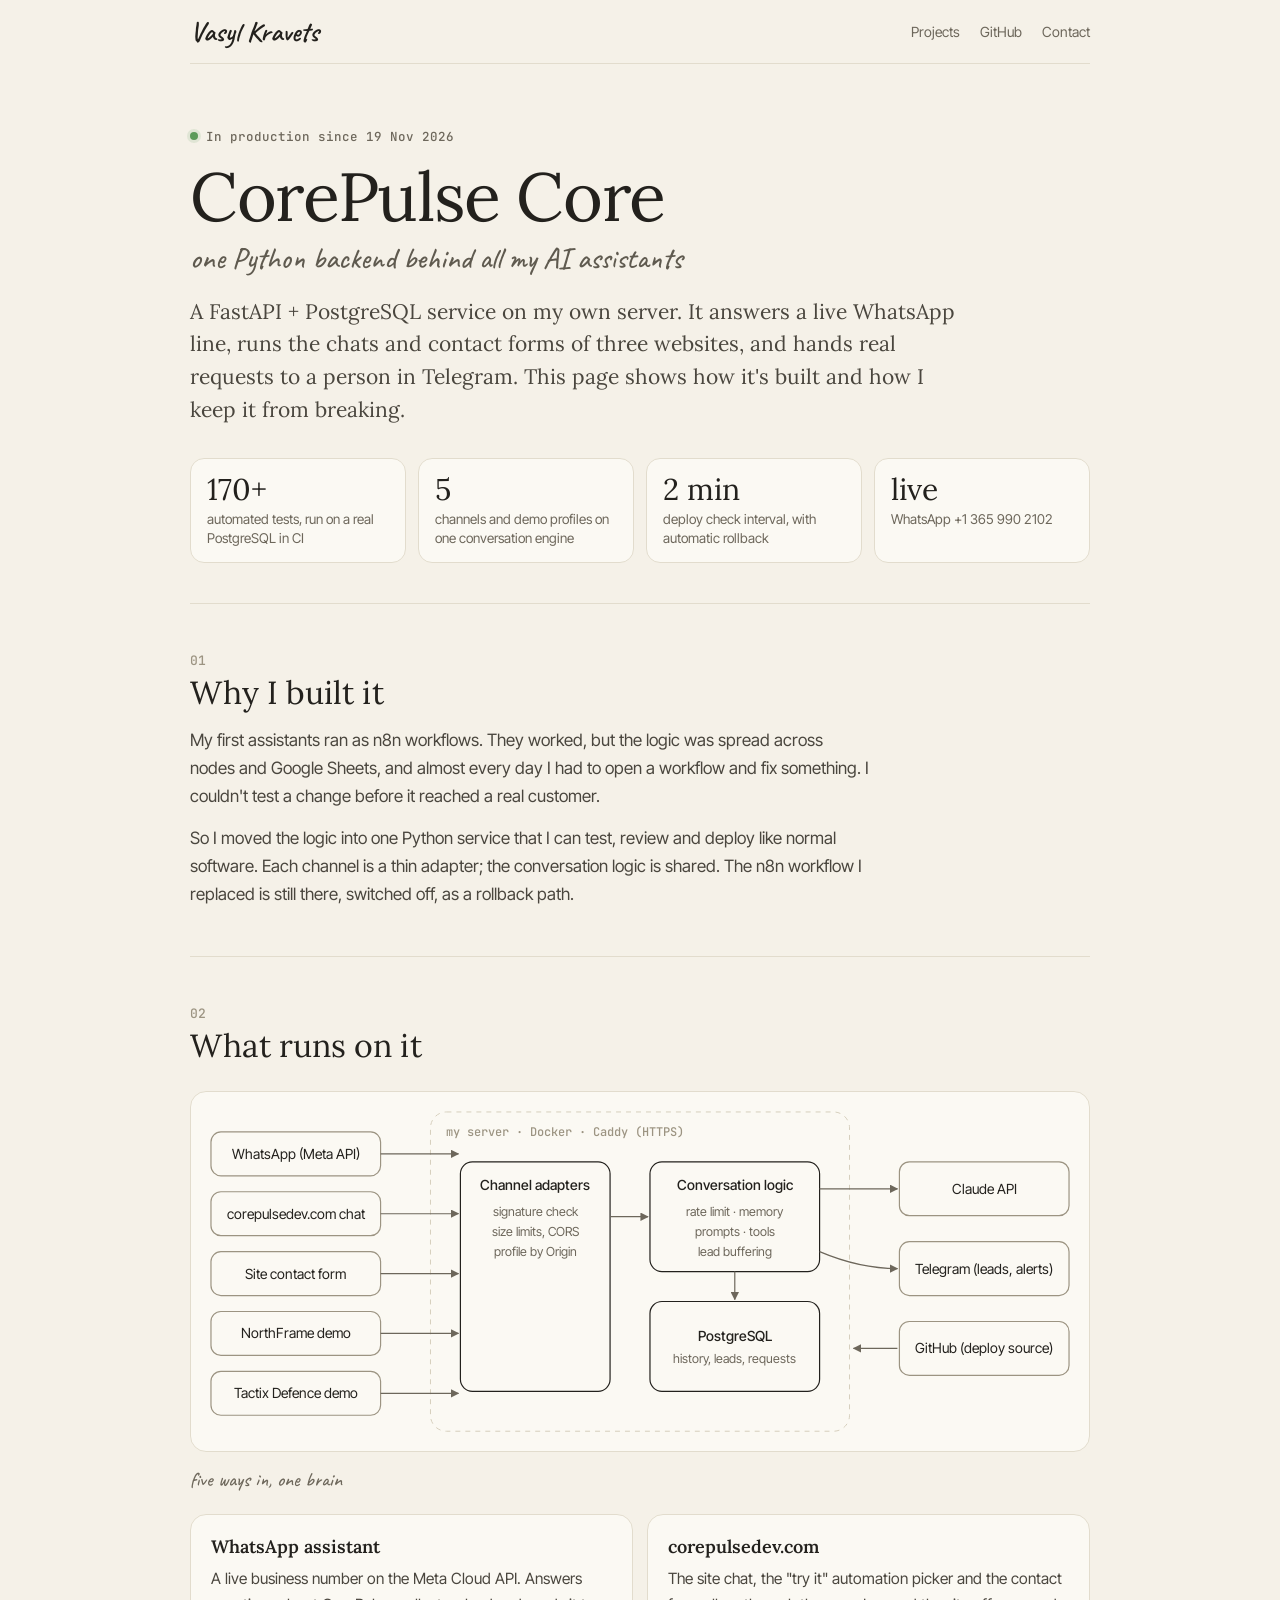
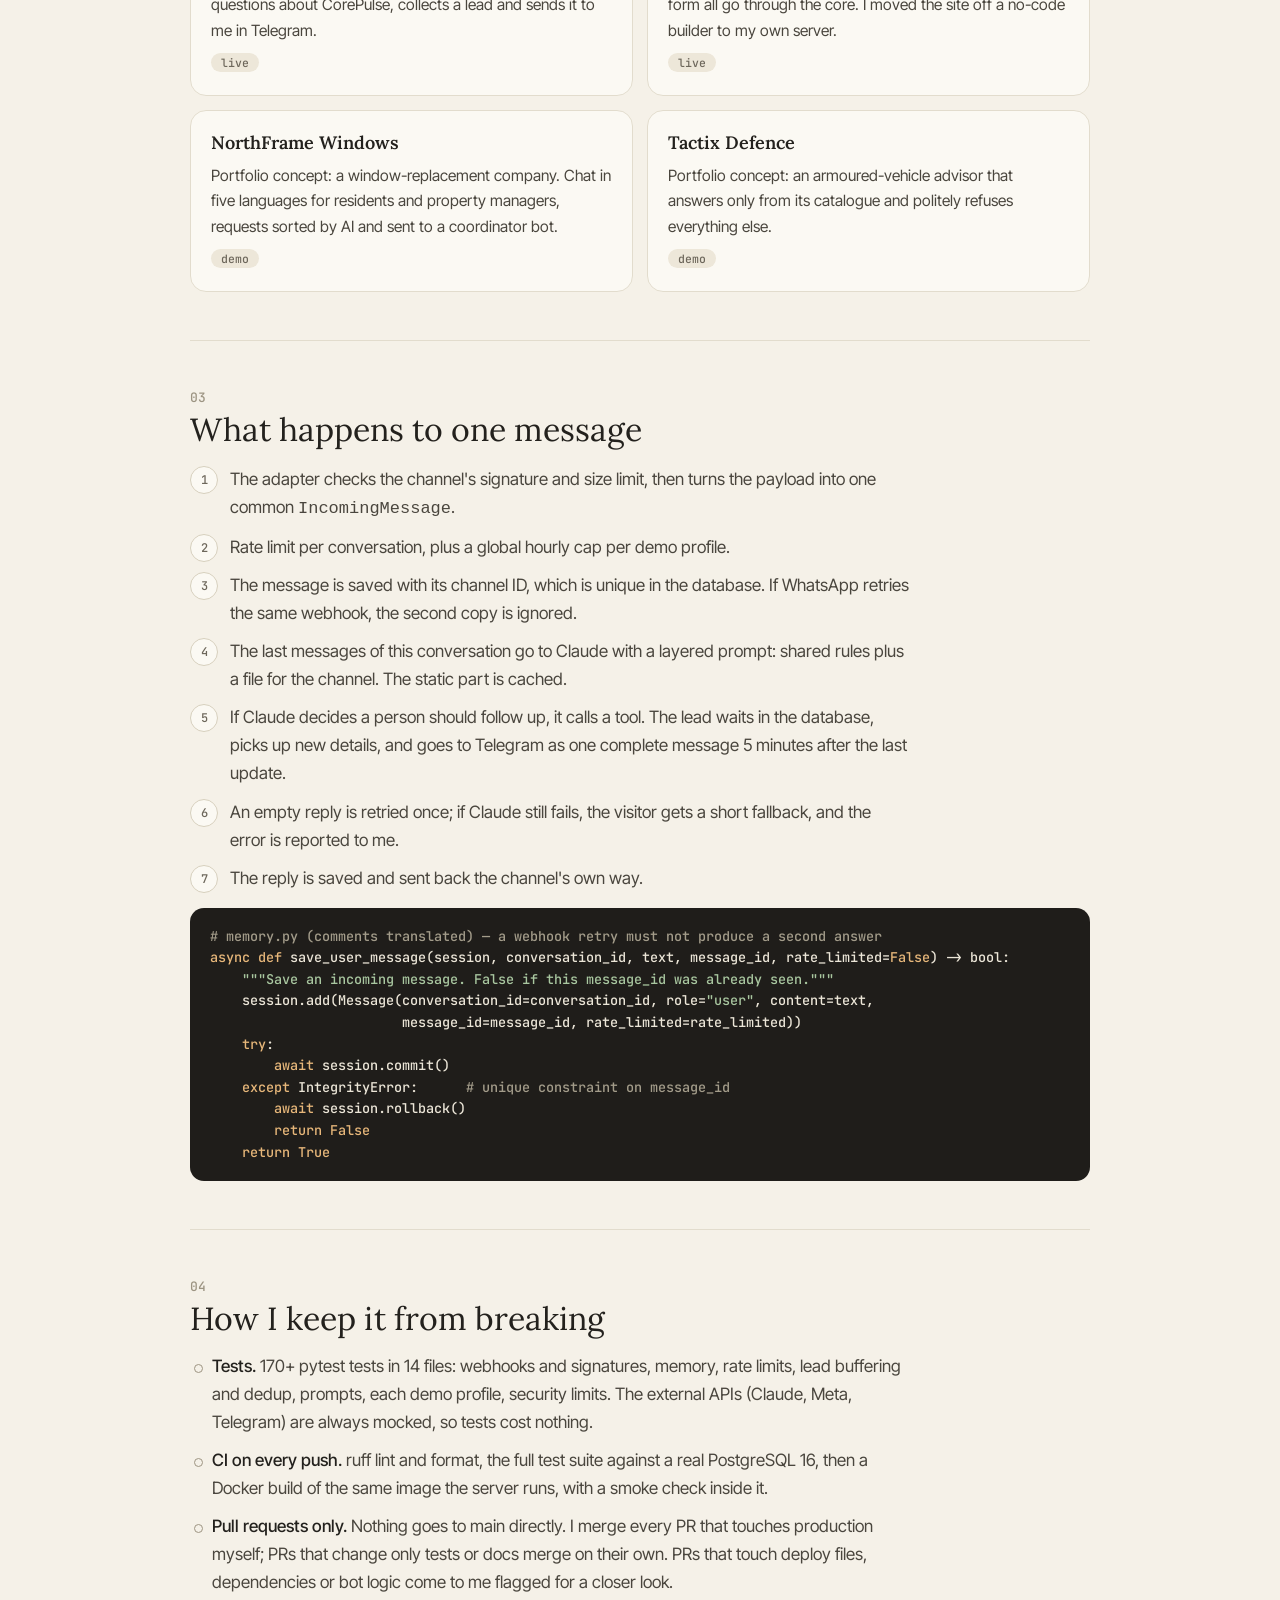
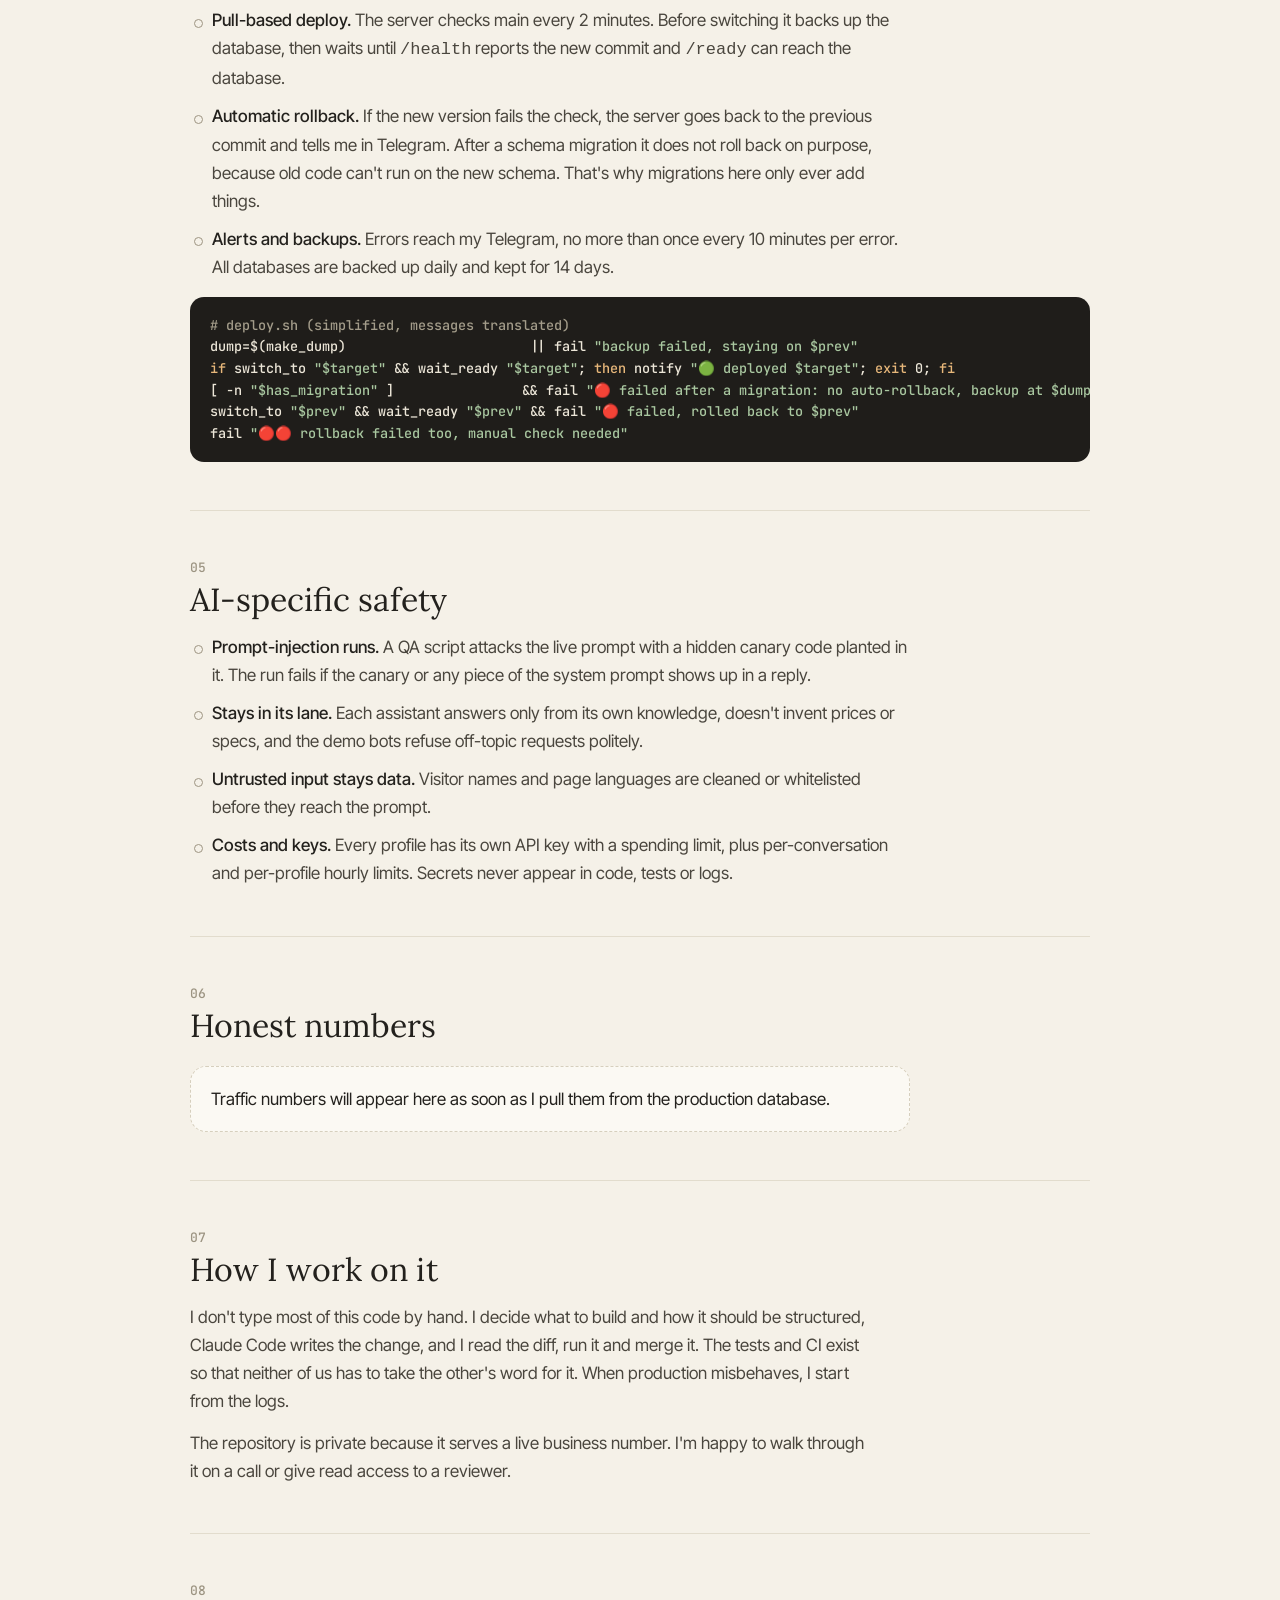
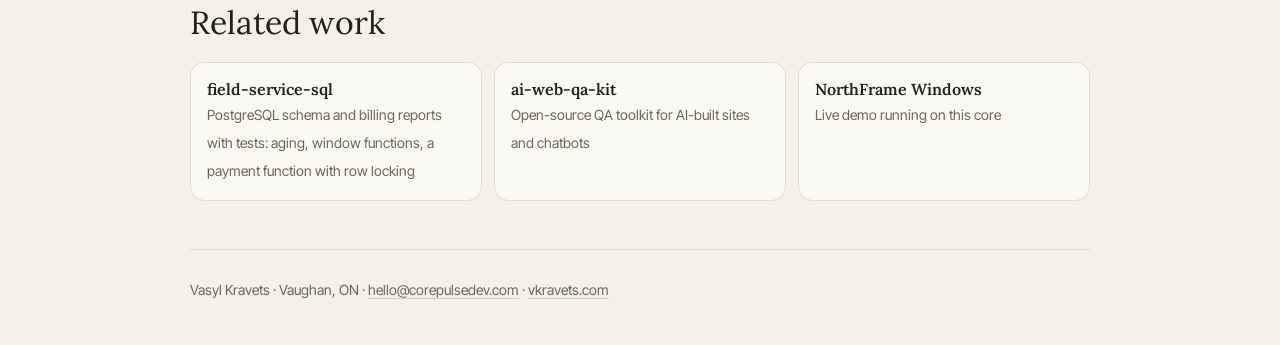
==== core/index.html @ c1210ec2 "Add CorePulse Core case study page and field-service-sql project Co-Authored-By: Claude Opus 5.5 <no" ====
<!doctype html>
<html lang="en">
<head>
<meta charset="utf-8">
<meta name="viewport" content="width=device-width,initial-scale=1">
<title>CorePulse Core — case study · Vasyl Kravets</title>
<meta name="description" content="A production Python backend (FastAPI, PostgreSQL) behind a live WhatsApp AI assistant and three website chats: tests, CI, deploys with automatic rollback, and AI safety checks.">
<link rel="canonical" href="https://vkravets.com/core/">
<meta property="og:title" content="CorePulse Core — case study">
<meta property="og:description" content="One Python backend behind my live AI assistants: FastAPI, PostgreSQL, 170+ tests, CI, deploys with automatic rollback.">
<meta property="og:url" content="https://vkravets.com/core/">
<meta property="og:image" content="https://vkravets.com/og-image.png">
<link rel="icon" href="/favicon.svg" type="image/svg+xml">
<link rel="icon" href="/favicon.ico" sizes="any">
<style>
@font-face{font-family:"Lora";font-weight:400;font-display:swap;src:url(/fonts/lora-latin-400-normal.woff2) format("woff2")}
@font-face{font-family:"Lora";font-weight:600;font-display:swap;src:url(/fonts/lora-latin-600-normal.woff2) format("woff2")}
@font-face{font-family:"Inter Tight";font-weight:400;font-display:swap;src:url(/fonts/inter-tight-latin-400-normal.woff2) format("woff2")}
@font-face{font-family:"Inter Tight";font-weight:500;font-display:swap;src:url(/fonts/inter-tight-latin-500-normal.woff2) format("woff2")}
@font-face{font-family:"JetBrains Mono";font-weight:500;font-display:swap;src:url(/fonts/jetbrains-mono-latin-500-normal.woff2) format("woff2")}
@font-face{font-family:"Caveat";font-weight:500;font-display:swap;src:url(/fonts/caveat-latin-500-normal.woff2) format("woff2")}
@font-face{font-family:"Caveat";font-weight:600;font-display:swap;src:url(/fonts/caveat-latin-600-normal.woff2) format("woff2")}
:root{--paper:#f5f1e8;--card:#fbf9f3;--ink:#23211d;--ink-2:#4a463e;--muted:#6d675b;--faint:#9c9482;--line:#e2dccd;--line-2:#d6cfbd;--chip:#ede7d9;--ok:#5c9a5a;
  --serif:Lora,Georgia,serif;--hand:Caveat,"Segoe Print",cursive;--sans:"Inter Tight",system-ui,-apple-system,"Segoe UI",Arial,sans-serif;--mono:"JetBrains Mono",ui-monospace,Menlo,Consolas,monospace;color-scheme:light}
*{box-sizing:border-box}
html{-webkit-text-size-adjust:100%;scroll-behavior:smooth}
body{margin:0;background:var(--paper);color:var(--ink);font:17px/1.65 var(--sans);-webkit-font-smoothing:antialiased}
a{color:inherit;text-underline-offset:3px;text-decoration-color:var(--line-2)}
a:hover{text-decoration-color:var(--ink)}
h1,h2,h3,p{margin:0}
ul,ol{margin:0;padding:0;list-style:none}
:focus-visible{outline:2px solid var(--ink);outline-offset:3px;border-radius:6px}
.wrap{max-width:980px;margin:0 auto;padding:0 20px}
@media (min-width:700px){.wrap{padding:0 40px}}
.top{display:flex;justify-content:space-between;align-items:center;height:64px;border-bottom:1px solid var(--line)}
.mark{font:600 28px/1 var(--hand);text-decoration:none}
.top nav{display:flex;gap:20px;font-size:14px}
.top nav a{text-decoration:none;color:var(--muted)}
.top nav a:hover{color:var(--ink)}
.hero{padding:56px 0 40px}
.kicker{font:500 12.5px var(--mono);color:var(--muted);display:inline-flex;align-items:center;gap:8px}
.kicker::before{content:"";width:8px;height:8px;border-radius:50%;background:var(--ok);box-shadow:0 0 0 3px #5c9a5a22}
.hero h1{font:400 clamp(40px,7vw,68px)/1.02 var(--serif);letter-spacing:-.02em;margin-top:14px}
.hero .sub{font:500 clamp(24px,3.4vw,30px)/1.15 var(--hand);color:#5f5a4f;margin-top:10px}
.hero p.lead{font:400 clamp(18px,2.1vw,21px)/1.55 var(--serif);max-width:60ch;margin-top:20px;color:var(--ink-2)}
.stats{display:grid;grid-template-columns:repeat(2,1fr);gap:12px;margin-top:32px}
@media (min-width:760px){.stats{grid-template-columns:repeat(4,1fr)}}
.stat{background:var(--card);border:1px solid var(--line);border-radius:14px;padding:14px 16px}
.stat b{display:block;font:400 30px/1.1 var(--serif)}
.stat span{display:block;font-size:13.5px;line-height:1.4;color:var(--muted);margin-top:4px}
.sec{padding:48px 0;border-top:1px solid var(--line)}
.sec h2{font:400 32px/1.15 var(--serif)}
.sec .num{display:block;font:500 13px var(--mono);color:var(--faint);margin-bottom:6px}
.sec p{max-width:68ch;margin-top:14px;color:var(--ink-2)}
.sec h3{font:600 19px/1.3 var(--serif);margin-top:26px}
.list{margin-top:14px;display:grid;gap:10px;max-width:72ch}
.list li{position:relative;padding-left:22px;color:var(--ink-2)}
.list li::before{content:"";position:absolute;left:4px;top:.72em;width:7px;height:7px;border-radius:50%;border:1.5px solid var(--faint)}
.list b{color:var(--ink);font-weight:500}
.cards{display:grid;gap:14px;margin-top:22px}
@media (min-width:760px){.cards{grid-template-columns:1fr 1fr}}
.card{background:var(--card);border:1px solid var(--line);border-radius:16px;padding:20px}
.card h3{margin:0;font:600 18px/1.3 var(--serif)}
.card p{margin-top:8px;font-size:15.5px}
.tag{display:inline-block;font:500 11.5px var(--mono);color:var(--muted);background:var(--chip);border-radius:999px;padding:2px 10px;margin-top:10px}
figure{margin:26px 0 0}
figcaption{font:500 20px/1.2 var(--hand);color:var(--muted);margin-top:8px}
.scroll{overflow-x:auto;-webkit-overflow-scrolling:touch}
.diagram{width:100%;min-width:720px;height:auto;background:var(--card);border:1px solid var(--line);border-radius:16px}
.flow{counter-reset:s;margin-top:16px;display:grid;gap:10px;max-width:72ch}
.flow li{counter-increment:s;position:relative;padding-left:40px;color:var(--ink-2)}
.flow li::before{content:counter(s);position:absolute;left:0;top:1px;width:26px;height:26px;border-radius:50%;border:1px solid var(--line-2);font:500 12px/26px var(--mono);text-align:center;color:var(--muted);background:var(--card)}
pre{margin:16px 0 0;background:#1f1d1a;color:#ece6d8;border-radius:14px;padding:18px 20px;overflow-x:auto;font:500 13.5px/1.6 var(--mono)}
pre .c{color:#a39c8a}
pre .k{color:#e7b77a}
pre .s{color:#a9c7a0}
.note{font-size:14px;color:var(--muted);margin-top:10px}
.honest{background:var(--card);border:1px dashed var(--line-2);border-radius:16px;padding:18px 20px;margin-top:22px;max-width:72ch}
.honest b{font-weight:500}
.links{display:grid;gap:12px;margin-top:20px}
@media (min-width:760px){.links{grid-template-columns:1fr 1fr 1fr}}
.links a{display:block;background:var(--card);border:1px solid var(--line);border-radius:14px;padding:16px;text-decoration:none}
.links a:hover{border-color:var(--ink)}
.links b{display:block;font:600 16px/1.3 var(--serif)}
.links span{font-size:14px;color:var(--muted)}
footer{border-top:1px solid var(--line);padding:28px 0 48px;font-size:14px;color:var(--muted)}
@media print{body{font-size:12pt}.top nav,.links{display:none}.sec{padding:20px 0;break-inside:avoid}pre{white-space:pre-wrap}}
</style>
</head>
<body>
<div class="wrap">
<header class="top">
  <a class="mark" href="/">Vasyl Kravets</a>
  <nav><a href="/#projects">Projects</a><a href="https://github.com/Gluk-ai">GitHub</a><a href="mailto:hello@corepulsedev.com">Contact</a></nav>
</header>

<main>
<section class="hero">
  <span class="kicker">In production since 19 Nov 2026</span>
  <h1>CorePulse Core</h1>
  <p class="sub">one Python backend behind all my AI assistants</p>
  <p class="lead">A FastAPI + PostgreSQL service on my own server. It answers a live WhatsApp line, runs the chats and contact forms of three websites, and hands real requests to a person in Telegram. This page shows how it's built and how I keep it from breaking.</p>
  <div class="stats">
    <div class="stat"><b>170+</b><span>automated tests, run on a real PostgreSQL in CI</span></div>
    <div class="stat"><b>5</b><span>channels and demo profiles on one conversation engine</span></div>
    <div class="stat"><b>2 min</b><span>deploy check interval, with automatic rollback</span></div>
    <div class="stat" id="stat-live"><b>live</b><span>WhatsApp +1 365 990 2102</span></div>
  </div>
</section>

<section class="sec">
  <span class="num">01</span>
  <h2>Why I built it</h2>
  <p>My first assistants ran as n8n workflows. They worked, but the logic was spread across nodes and Google Sheets, and almost every day I had to open a workflow and fix something. I couldn't test a change before it reached a real customer.</p>
  <p>So I moved the logic into one Python service that I can test, review and deploy like normal software. Each channel is a thin adapter; the conversation logic is shared. The n8n workflow I replaced is still there, switched off, as a rollback path.</p>
</section>

<section class="sec">
  <span class="num">02</span>
  <h2>What runs on it</h2>
  <figure>
    <div class="scroll"><svg class="diagram" viewBox="0 0 900 360" role="img" aria-label="Architecture: channels go through Caddy to FastAPI adapters, shared conversation logic, PostgreSQL, Claude API and Telegram">
      <defs><marker id="a" viewBox="0 0 10 10" refX="9" refY="5" markerWidth="7" markerHeight="7" orient="auto"><path d="M0 0L10 5L0 10z" fill="#6d675b"/></marker></defs>
      <g font-family="Inter Tight, Arial, sans-serif" font-size="14" fill="#23211d">
        <g stroke="#9c9482" fill="#fbf9f3" stroke-width="1.2">
          <rect x="20" y="40" width="170" height="44" rx="10"/><rect x="20" y="100" width="170" height="44" rx="10"/><rect x="20" y="160" width="170" height="44" rx="10"/><rect x="20" y="220" width="170" height="44" rx="10"/><rect x="20" y="280" width="170" height="44" rx="10"/>
        </g>
        <text x="105" y="67" text-anchor="middle">WhatsApp (Meta API)</text>
        <text x="105" y="127" text-anchor="middle">corepulsedev.com chat</text>
        <text x="105" y="187" text-anchor="middle">Site contact form</text>
        <text x="105" y="247" text-anchor="middle">NorthFrame demo</text>
        <text x="105" y="307" text-anchor="middle">Tactix Defence demo</text>
        <rect x="240" y="20" width="420" height="320" rx="16" fill="none" stroke="#d6cfbd" stroke-dasharray="5 5"/>
        <text x="256" y="44" font-family="JetBrains Mono, monospace" font-size="12" fill="#9c9482">my server · Docker · Caddy (HTTPS)</text>
        <g stroke="#23211d" fill="#fbf9f3" stroke-width="1.2">
          <rect x="270" y="70" width="150" height="230" rx="12"/>
          <rect x="460" y="70" width="170" height="110" rx="12"/>
          <rect x="460" y="210" width="170" height="90" rx="12"/>
        </g>
        <text x="345" y="98" text-anchor="middle" font-weight="500">Channel adapters</text>
        <text x="345" y="124" text-anchor="middle" font-size="12.5" fill="#6d675b">signature check</text>
        <text x="345" y="144" text-anchor="middle" font-size="12.5" fill="#6d675b">size limits, CORS</text>
        <text x="345" y="164" text-anchor="middle" font-size="12.5" fill="#6d675b">profile by Origin</text>
        <text x="545" y="98" text-anchor="middle" font-weight="500">Conversation logic</text>
        <text x="545" y="124" text-anchor="middle" font-size="12.5" fill="#6d675b">rate limit · memory</text>
        <text x="545" y="144" text-anchor="middle" font-size="12.5" fill="#6d675b">prompts · tools</text>
        <text x="545" y="164" text-anchor="middle" font-size="12.5" fill="#6d675b">lead buffering</text>
        <text x="545" y="250" text-anchor="middle" font-weight="500">PostgreSQL</text>
        <text x="545" y="272" text-anchor="middle" font-size="12.5" fill="#6d675b">history, leads, requests</text>
        <g stroke="#9c9482" fill="#fbf9f3" stroke-width="1.2"><rect x="710" y="70" width="170" height="54" rx="10"/><rect x="710" y="150" width="170" height="54" rx="10"/><rect x="710" y="230" width="170" height="54" rx="10"/></g>
        <text x="795" y="102" text-anchor="middle">Claude API</text>
        <text x="795" y="182" text-anchor="middle">Telegram (leads, alerts)</text>
        <text x="795" y="262" text-anchor="middle">GitHub (deploy source)</text>
        <g stroke="#6d675b" stroke-width="1.2" fill="none" marker-end="url(#a)">
          <path d="M190 62H268"/><path d="M190 122H268"/><path d="M190 182H268"/><path d="M190 242H268"/><path d="M190 302H268"/>
          <path d="M420 125H458"/><path d="M545 180V208"/><path d="M630 97H708"/><path d="M630 160Q670 177 708 177"/><path d="M708 257H664"/>
        </g>
      </g>
    </svg></div>
    <figcaption>five ways in, one brain</figcaption>
  </figure>
  <div class="cards">
    <div class="card"><h3>WhatsApp assistant</h3><p>A live business number on the Meta Cloud API. Answers questions about CorePulse, collects a lead and sends it to me in Telegram.</p><span class="tag">live</span></div>
    <div class="card"><h3>corepulsedev.com</h3><p>The site chat, the "try it" automation picker and the contact form all go through the core. I moved the site off a no-code builder to my own server.</p><span class="tag">live</span></div>
    <div class="card"><h3>NorthFrame Windows</h3><p>Portfolio concept: a window-replacement company. Chat in five languages for residents and property managers, requests sorted by AI and sent to a coordinator bot.</p><span class="tag">demo</span></div>
    <div class="card"><h3>Tactix Defence</h3><p>Portfolio concept: an armoured-vehicle advisor that answers only from its catalogue and politely refuses everything else.</p><span class="tag">demo</span></div>
  </div>
</section>

<section class="sec">
  <span class="num">03</span>
  <h2>What happens to one message</h2>
  <ol class="flow">
    <li>The adapter checks the channel's signature and size limit, then turns the payload into one common <code>IncomingMessage</code>.</li>
    <li>Rate limit per conversation, plus a global hourly cap per demo profile.</li>
    <li>The message is saved with its channel ID, which is unique in the database. If WhatsApp retries the same webhook, the second copy is ignored.</li>
    <li>The last messages of this conversation go to Claude with a layered prompt: shared rules plus a file for the channel. The static part is cached.</li>
    <li>If Claude decides a person should follow up, it calls a tool. The lead waits in the database, picks up new details, and goes to Telegram as one complete message 5 minutes after the last update.</li>
    <li>An empty reply is retried once; if Claude still fails, the visitor gets a short fallback, and the error is reported to me.</li>
    <li>The reply is saved and sent back the channel's own way.</li>
  </ol>
  <pre><span class="c"># memory.py (comments translated) — a webhook retry must not produce a second answer</span>
<span class="k">async def</span> save_user_message(session, conversation_id, text, message_id, rate_limited=<span class="k">False</span>) -&gt; bool:
    <span class="s">"""Save an incoming message. False if this message_id was already seen."""</span>
    session.add(Message(conversation_id=conversation_id, role=<span class="s">"user"</span>, content=text,
                        message_id=message_id, rate_limited=rate_limited))
    <span class="k">try</span>:
        <span class="k">await</span> session.commit()
    <span class="k">except</span> IntegrityError:      <span class="c"># unique constraint on message_id</span>
        <span class="k">await</span> session.rollback()
        <span class="k">return False</span>
    <span class="k">return True</span></pre>
</section>

<section class="sec">
  <span class="num">04</span>
  <h2>How I keep it from breaking</h2>
  <ul class="list">
    <li><b>Tests.</b> 170+ pytest tests in 14 files: webhooks and signatures, memory, rate limits, lead buffering and dedup, prompts, each demo profile, security limits. The external APIs (Claude, Meta, Telegram) are always mocked, so tests cost nothing.</li>
    <li><b>CI on every push.</b> ruff lint and format, the full test suite against a real PostgreSQL 16, then a Docker build of the same image the server runs, with a smoke check inside it.</li>
    <li><b>Pull requests only.</b> Nothing goes to main directly. I merge every PR that touches production myself; PRs that change only tests or docs merge on their own. PRs that touch deploy files, dependencies or bot logic come to me flagged for a closer look.</li>
    <li><b>Pull-based deploy.</b> The server checks main every 2 minutes. Before switching it backs up the database, then waits until <code>/health</code> reports the new commit and <code>/ready</code> can reach the database.</li>
    <li><b>Automatic rollback.</b> If the new version fails the check, the server goes back to the previous commit and tells me in Telegram. After a schema migration it does not roll back on purpose, because old code can't run on the new schema. That's why migrations here only ever add things.</li>
    <li><b>Alerts and backups.</b> Errors reach my Telegram, no more than once every 10 minutes per error. All databases are backed up daily and kept for 14 days.</li>
  </ul>
  <pre><span class="c"># deploy.sh (simplified, messages translated)</span>
dump=$(make_dump)                       || fail <span class="s">"backup failed, staying on $prev"</span>
<span class="k">if</span> switch_to <span class="s">"$target"</span> &amp;&amp; wait_ready <span class="s">"$target"</span>; <span class="k">then</span> notify <span class="s">"🟢 deployed $target"</span>; <span class="k">exit</span> 0; <span class="k">fi</span>
[ -n <span class="s">"$has_migration"</span> ]                && fail <span class="s">"🔴 failed after a migration: no auto-rollback, backup at $dump"</span>
switch_to <span class="s">"$prev"</span> &amp;&amp; wait_ready <span class="s">"$prev"</span> &amp;&amp; fail <span class="s">"🔴 failed, rolled back to $prev"</span>
fail <span class="s">"🔴🔴 rollback failed too, manual check needed"</span></pre>
</section>

<section class="sec">
  <span class="num">05</span>
  <h2>AI-specific safety</h2>
  <ul class="list">
    <li><b>Prompt-injection runs.</b> A QA script attacks the live prompt with a hidden canary code planted in it. The run fails if the canary or any piece of the system prompt shows up in a reply.</li>
    <li><b>Stays in its lane.</b> Each assistant answers only from its own knowledge, doesn't invent prices or specs, and the demo bots refuse off-topic requests politely.</li>
    <li><b>Untrusted input stays data.</b> Visitor names and page languages are cleaned or whitelisted before they reach the prompt.</li>
    <li><b>Costs and keys.</b> Every profile has its own API key with a spending limit, plus per-conversation and per-profile hourly limits. Secrets never appear in code, tests or logs.</li>
  </ul>
</section>

<section class="sec" id="numbers">
  <span class="num">06</span>
  <h2>Honest numbers</h2>
  <div class="honest">Traffic numbers will appear here as soon as I pull them from the production database.</div>
</section>

<section class="sec">
  <span class="num">07</span>
  <h2>How I work on it</h2>
  <p>I don't type most of this code by hand. I decide what to build and how it should be structured, Claude Code writes the change, and I read the diff, run it and merge it. The tests and CI exist so that neither of us has to take the other's word for it. When production misbehaves, I start from the logs.</p>
  <p>The repository is private because it serves a live business number. I'm happy to walk through it on a call or give read access to a reviewer.</p>
</section>

<section class="sec">
  <span class="num">08</span>
  <h2>Related work</h2>
  <div class="links">
    <a href="https://github.com/Gluk-ai/field-service-sql"><b>field-service-sql</b><span>PostgreSQL schema and billing reports with tests: aging, window functions, a payment function with row locking</span></a>
    <a href="https://github.com/Gluk-ai/ai-web-qa-kit"><b>ai-web-qa-kit</b><span>Open-source QA toolkit for AI-built sites and chatbots</span></a>
    <a href="https://northframe.corepulsedev.com"><b>NorthFrame Windows</b><span>Live demo running on this core</span></a>
  </div>
</section>
</main>

<footer>Vasyl Kravets · Vaughan, ON · <a href="mailto:hello@corepulsedev.com">hello@corepulsedev.com</a> · <a href="/">vkravets.com</a></footer>
</div>
</body>
</html>
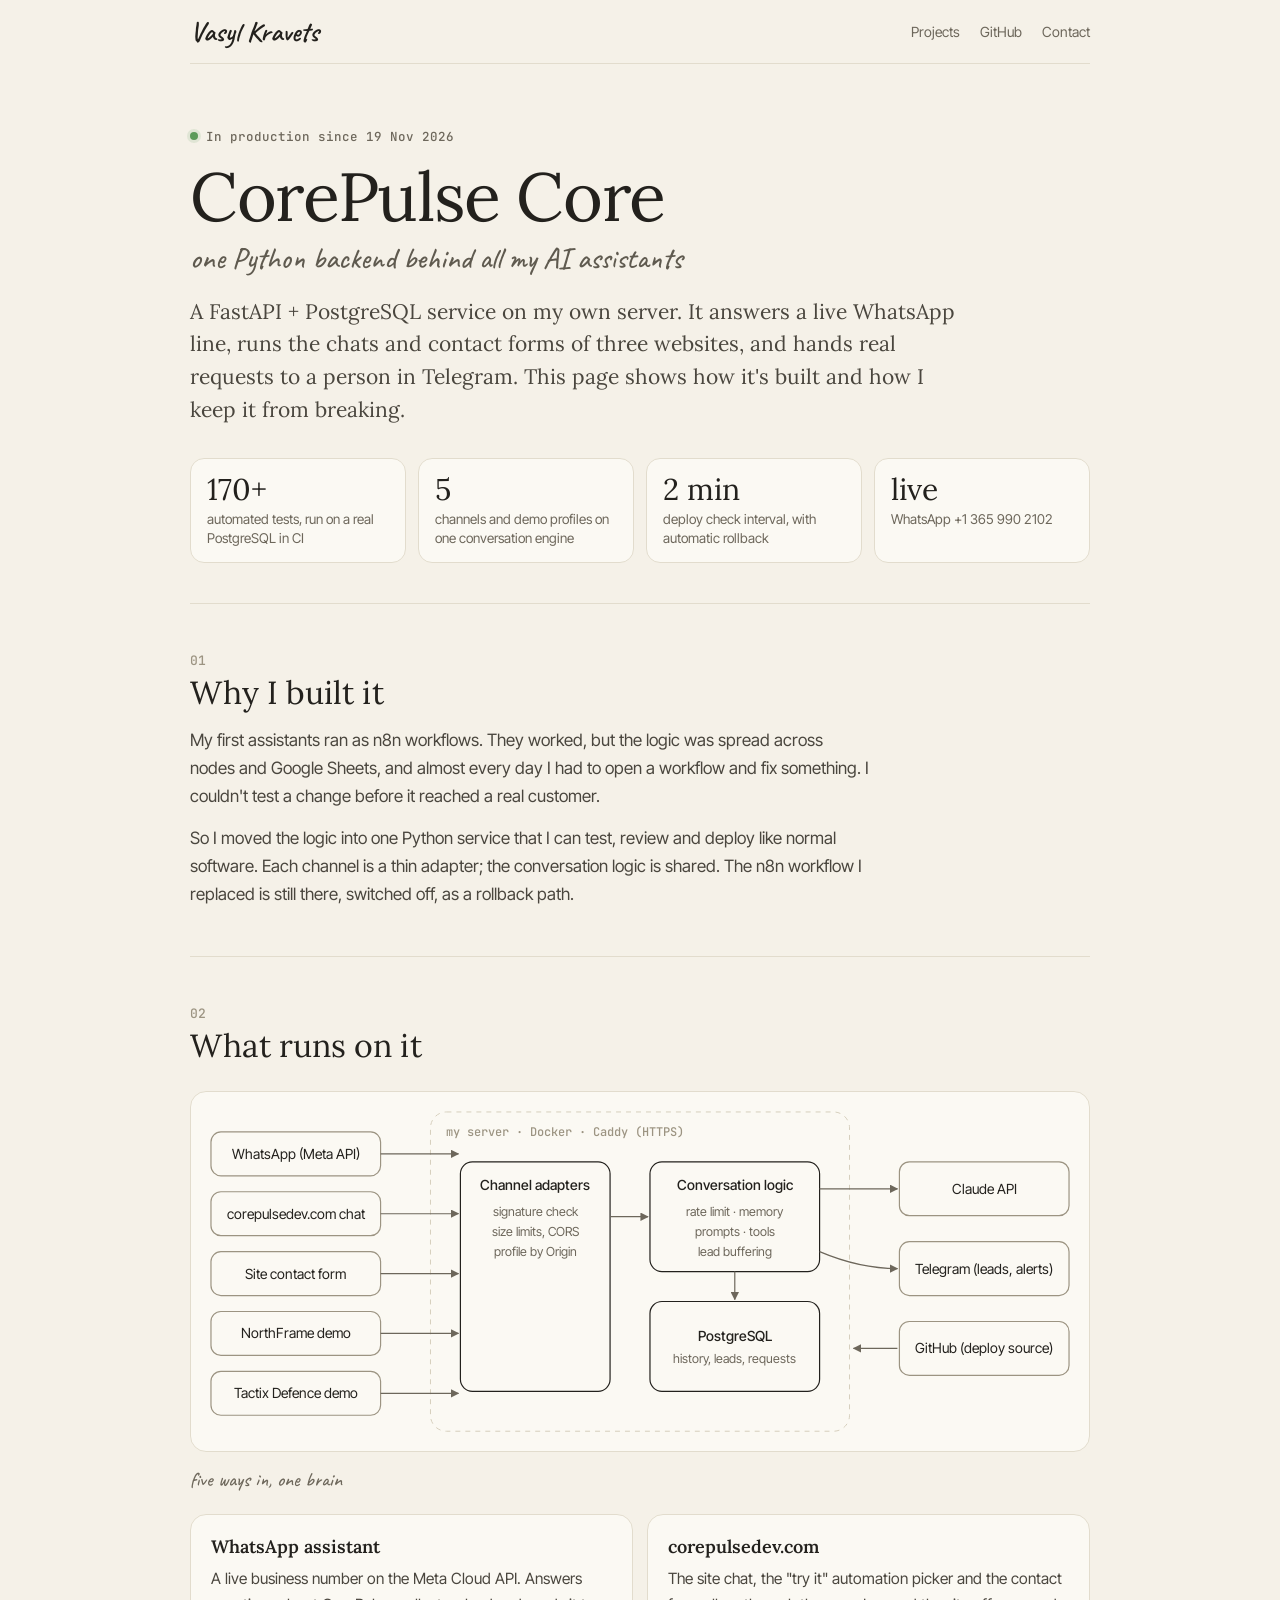
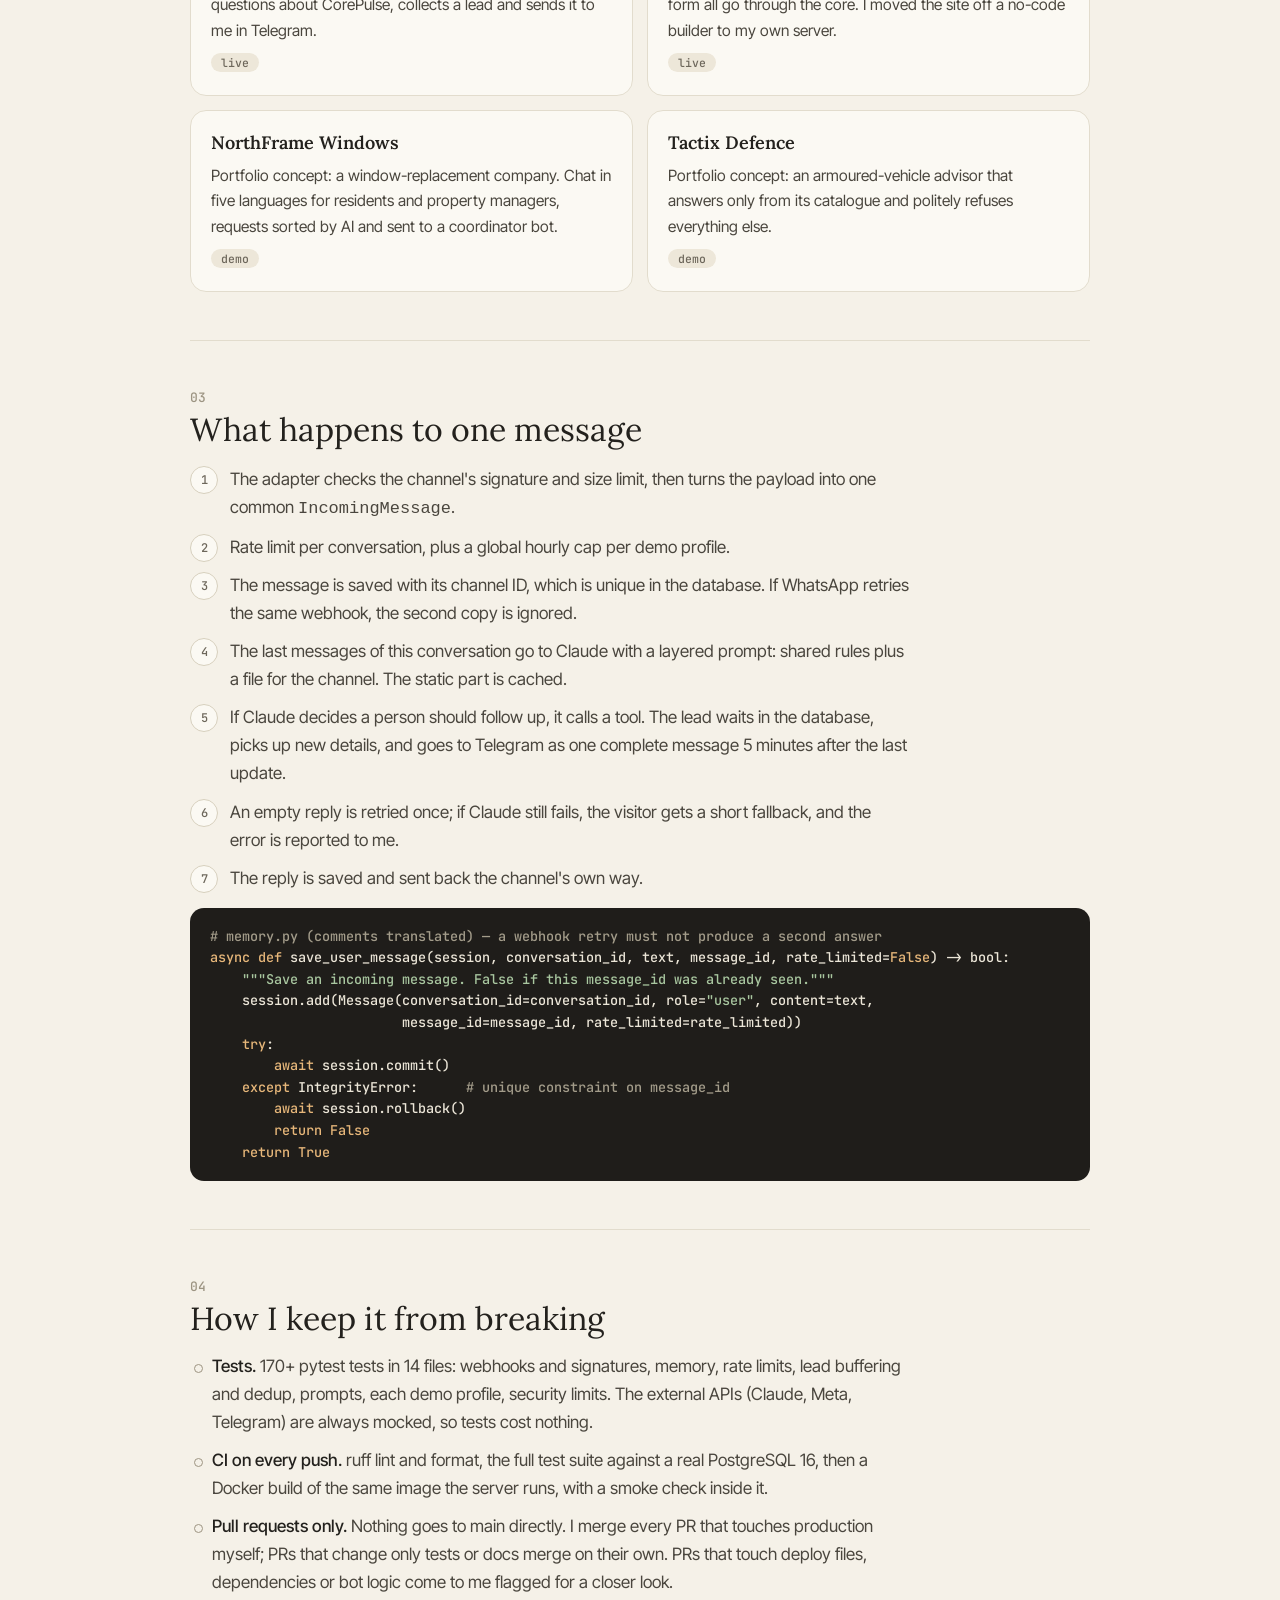
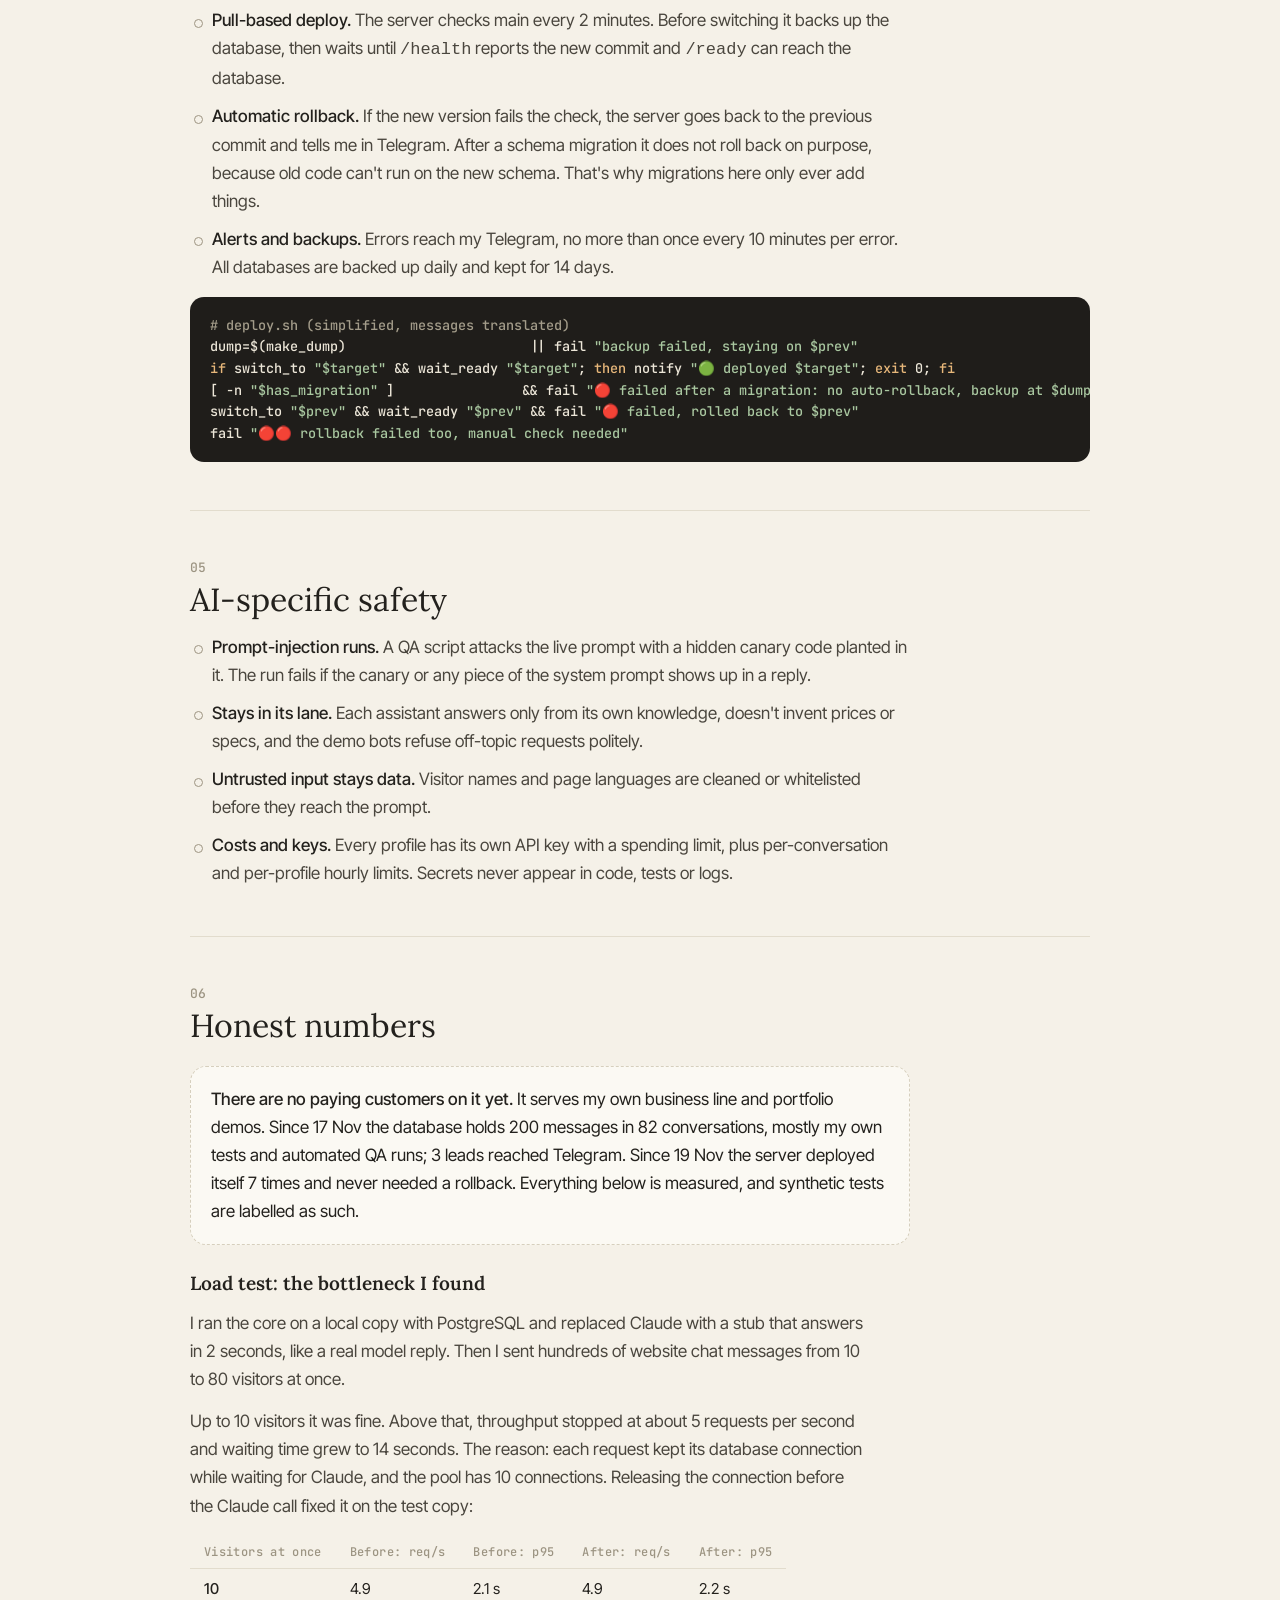
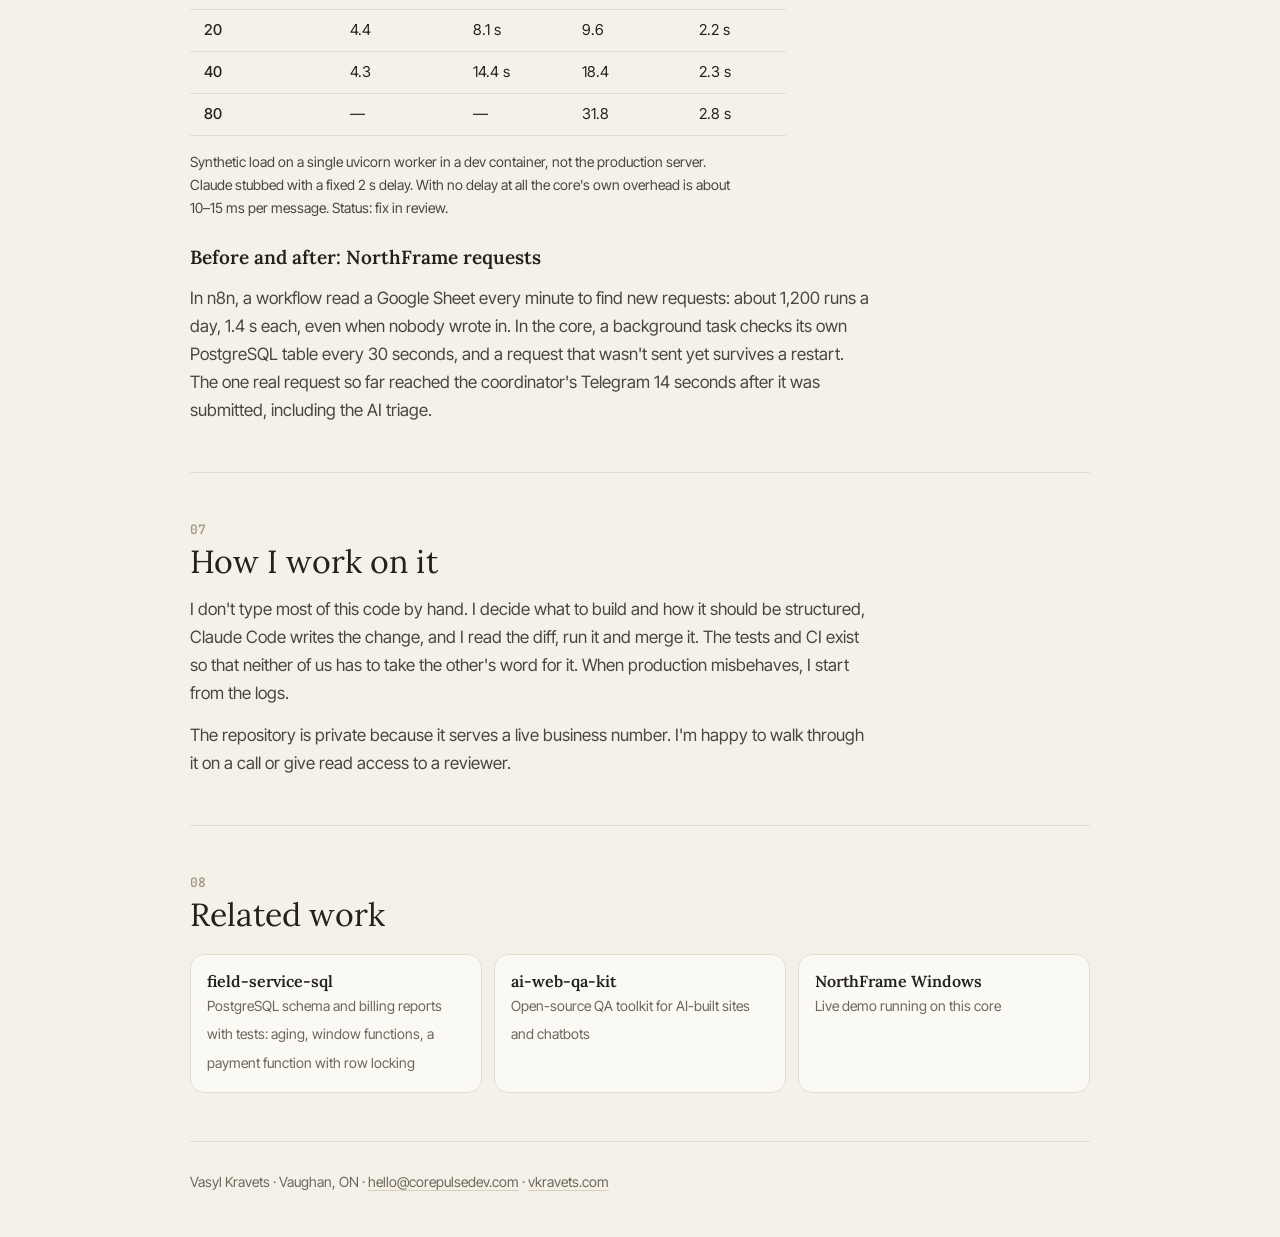
==== commit 5d799d82: "Case study: honest production numbers, load test, NorthFrame before/after Co-Authored-By: Claude Opu" ====
--- a/core/index.html
+++ b/core/index.html
@@ -77,6 +77,10 @@
 .note{font-size:14px;color:var(--muted);margin-top:10px}
 .honest{background:var(--card);border:1px dashed var(--line-2);border-radius:16px;padding:18px 20px;margin-top:22px;max-width:72ch}
 .honest b{font-weight:500}
+.t{border-collapse:collapse;margin-top:16px;min-width:520px;font-size:15px}
+.t th,.t td{border-bottom:1px solid var(--line);padding:8px 14px;text-align:left}
+.t th{font:500 12px var(--mono);color:var(--faint);letter-spacing:.03em}
+.t td:first-child{font-weight:500}
 .links{display:grid;gap:12px;margin-top:20px}
 @media (min-width:760px){.links{grid-template-columns:1fr 1fr 1fr}}
 .links a{display:block;background:var(--card);border:1px solid var(--line);border-radius:14px;padding:16px;text-decoration:none}
@@ -225,7 +229,22 @@
 <section class="sec" id="numbers">
   <span class="num">06</span>
   <h2>Honest numbers</h2>
-  <div class="honest">Traffic numbers will appear here as soon as I pull them from the production database.</div>
+  <div class="honest"><b>There are no paying customers on it yet.</b> It serves my own business line and portfolio demos. Since 17 Nov the database holds 200 messages in 82 conversations, mostly my own tests and automated QA runs; 3 leads reached Telegram. Since 19 Nov the server deployed itself 7 times and never needed a rollback. Everything below is measured, and synthetic tests are labelled as such.</div>
+  <h3>Load test: the bottleneck I found</h3>
+  <p>I ran the core on a local copy with PostgreSQL and replaced Claude with a stub that answers in 2 seconds, like a real model reply. Then I sent hundreds of website chat messages from 10 to 80 visitors at once.</p>
+  <p>Up to 10 visitors it was fine. Above that, throughput stopped at about 5 requests per second and waiting time grew to 14 seconds. The reason: each request kept its database connection while waiting for Claude, and the pool has 10 connections. Releasing the connection before the Claude call fixed it on the test copy:</p>
+  <div class="scroll"><table class="t">
+    <thead><tr><th>Visitors at once</th><th>Before: req/s</th><th>Before: p95</th><th>After: req/s</th><th>After: p95</th></tr></thead>
+    <tbody>
+      <tr><td>10</td><td>4.9</td><td>2.1 s</td><td>4.9</td><td>2.2 s</td></tr>
+      <tr><td>20</td><td>4.4</td><td>8.1 s</td><td>9.6</td><td>2.2 s</td></tr>
+      <tr><td>40</td><td>4.3</td><td>14.4 s</td><td>18.4</td><td>2.3 s</td></tr>
+      <tr><td>80</td><td>—</td><td>—</td><td>31.8</td><td>2.8 s</td></tr>
+    </tbody>
+  </table></div>
+  <p class="note">Synthetic load on a single uvicorn worker in a dev container, not the production server. Claude stubbed with a fixed 2 s delay. With no delay at all the core's own overhead is about 10–15 ms per message. Status: <span id="fix-status">fix in review</span>.</p>
+  <h3>Before and after: NorthFrame requests</h3>
+  <p>In n8n, a workflow read a Google Sheet every minute to find new requests: about 1,200 runs a day, 1.4 s each, even when nobody wrote in. In the core, a background task checks its own PostgreSQL table every 30 seconds, and a request that wasn't sent yet survives a restart. The one real request so far reached the coordinator's Telegram 14 seconds after it was submitted, including the AI triage.</p>
 </section>
 
 <section class="sec">
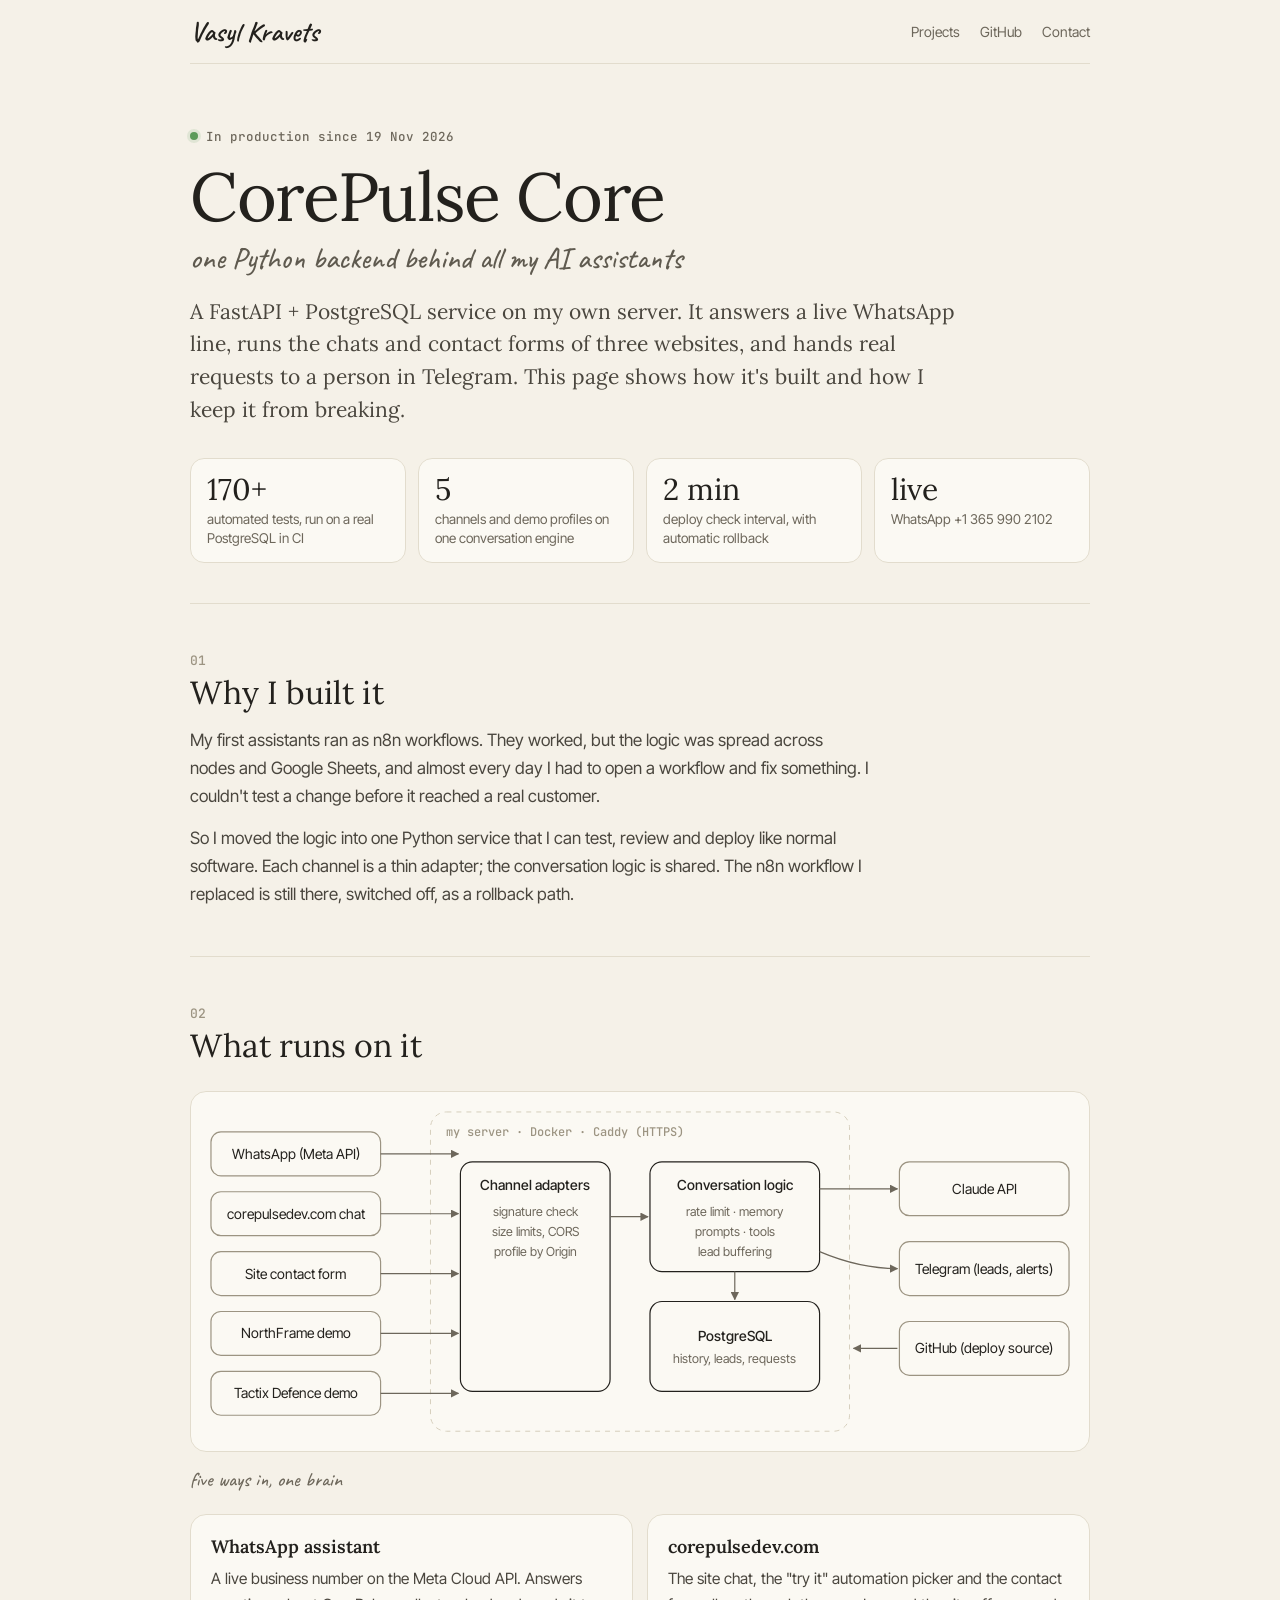
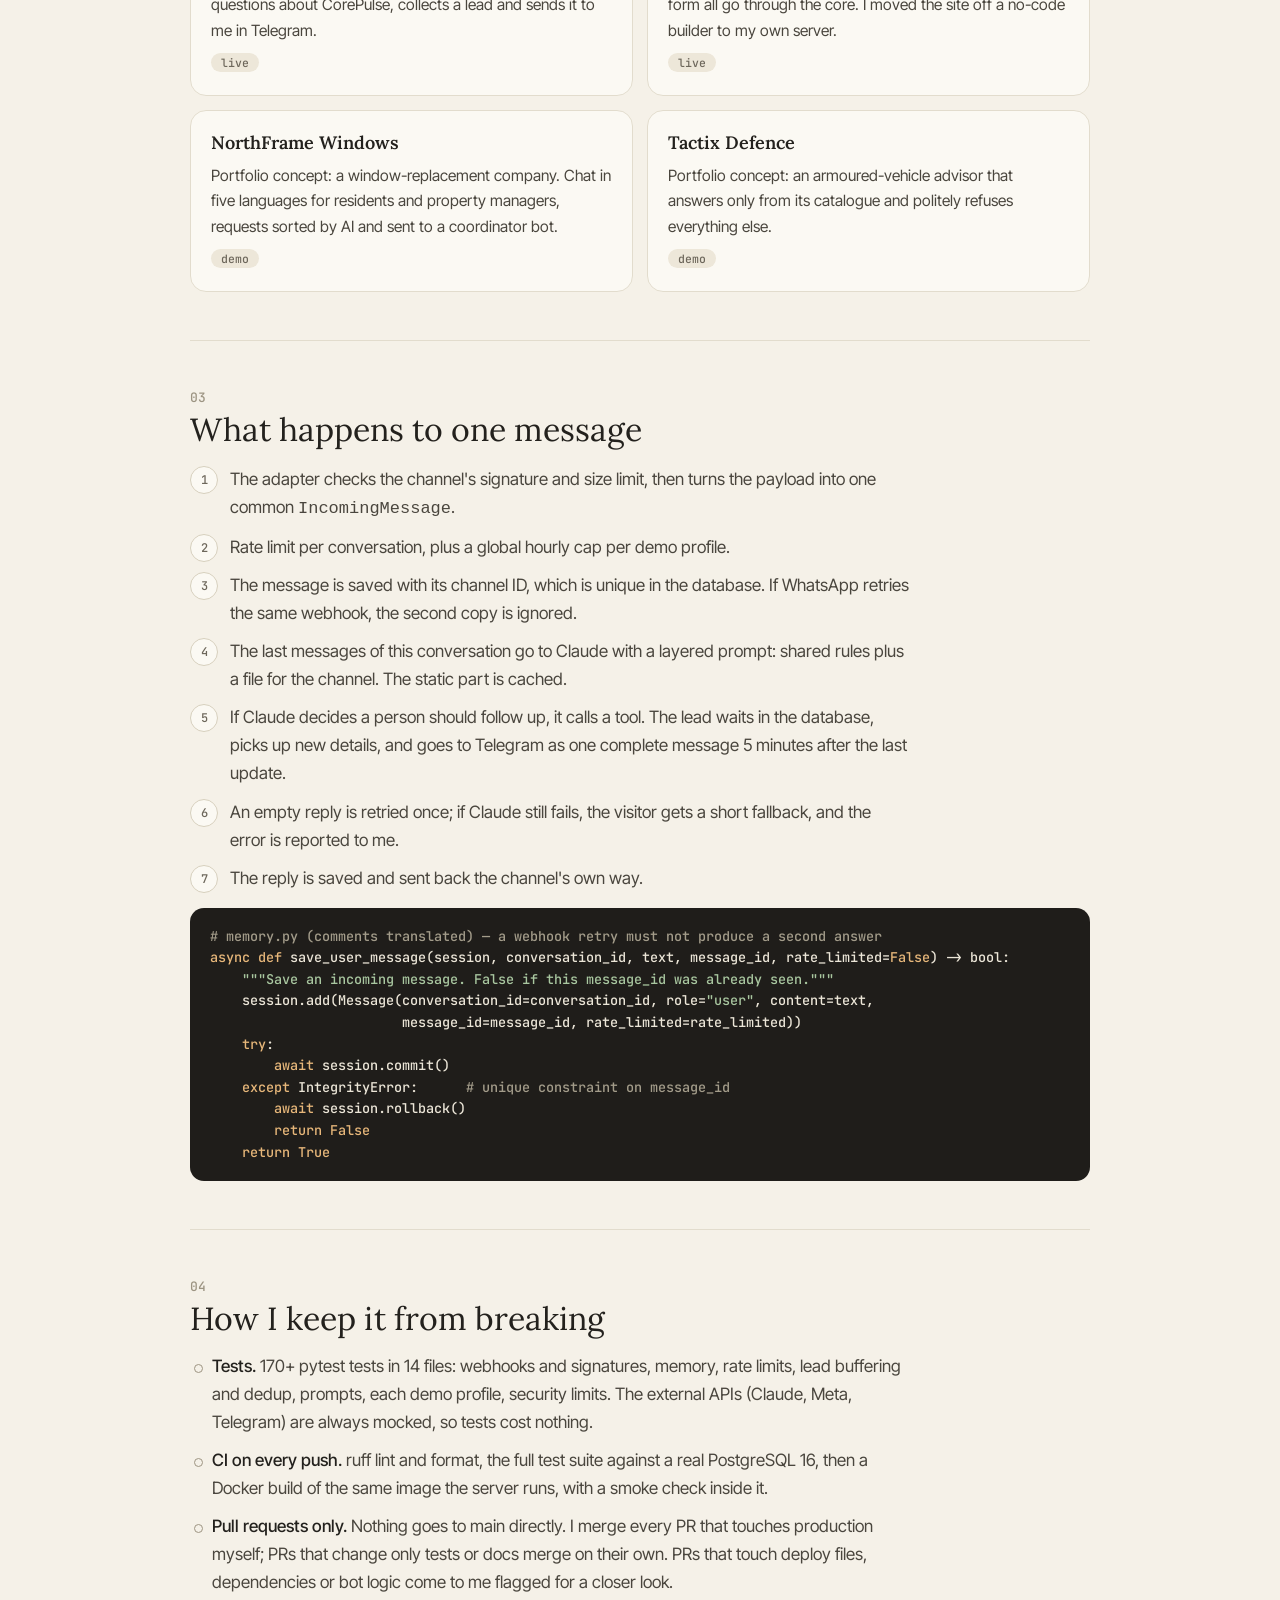
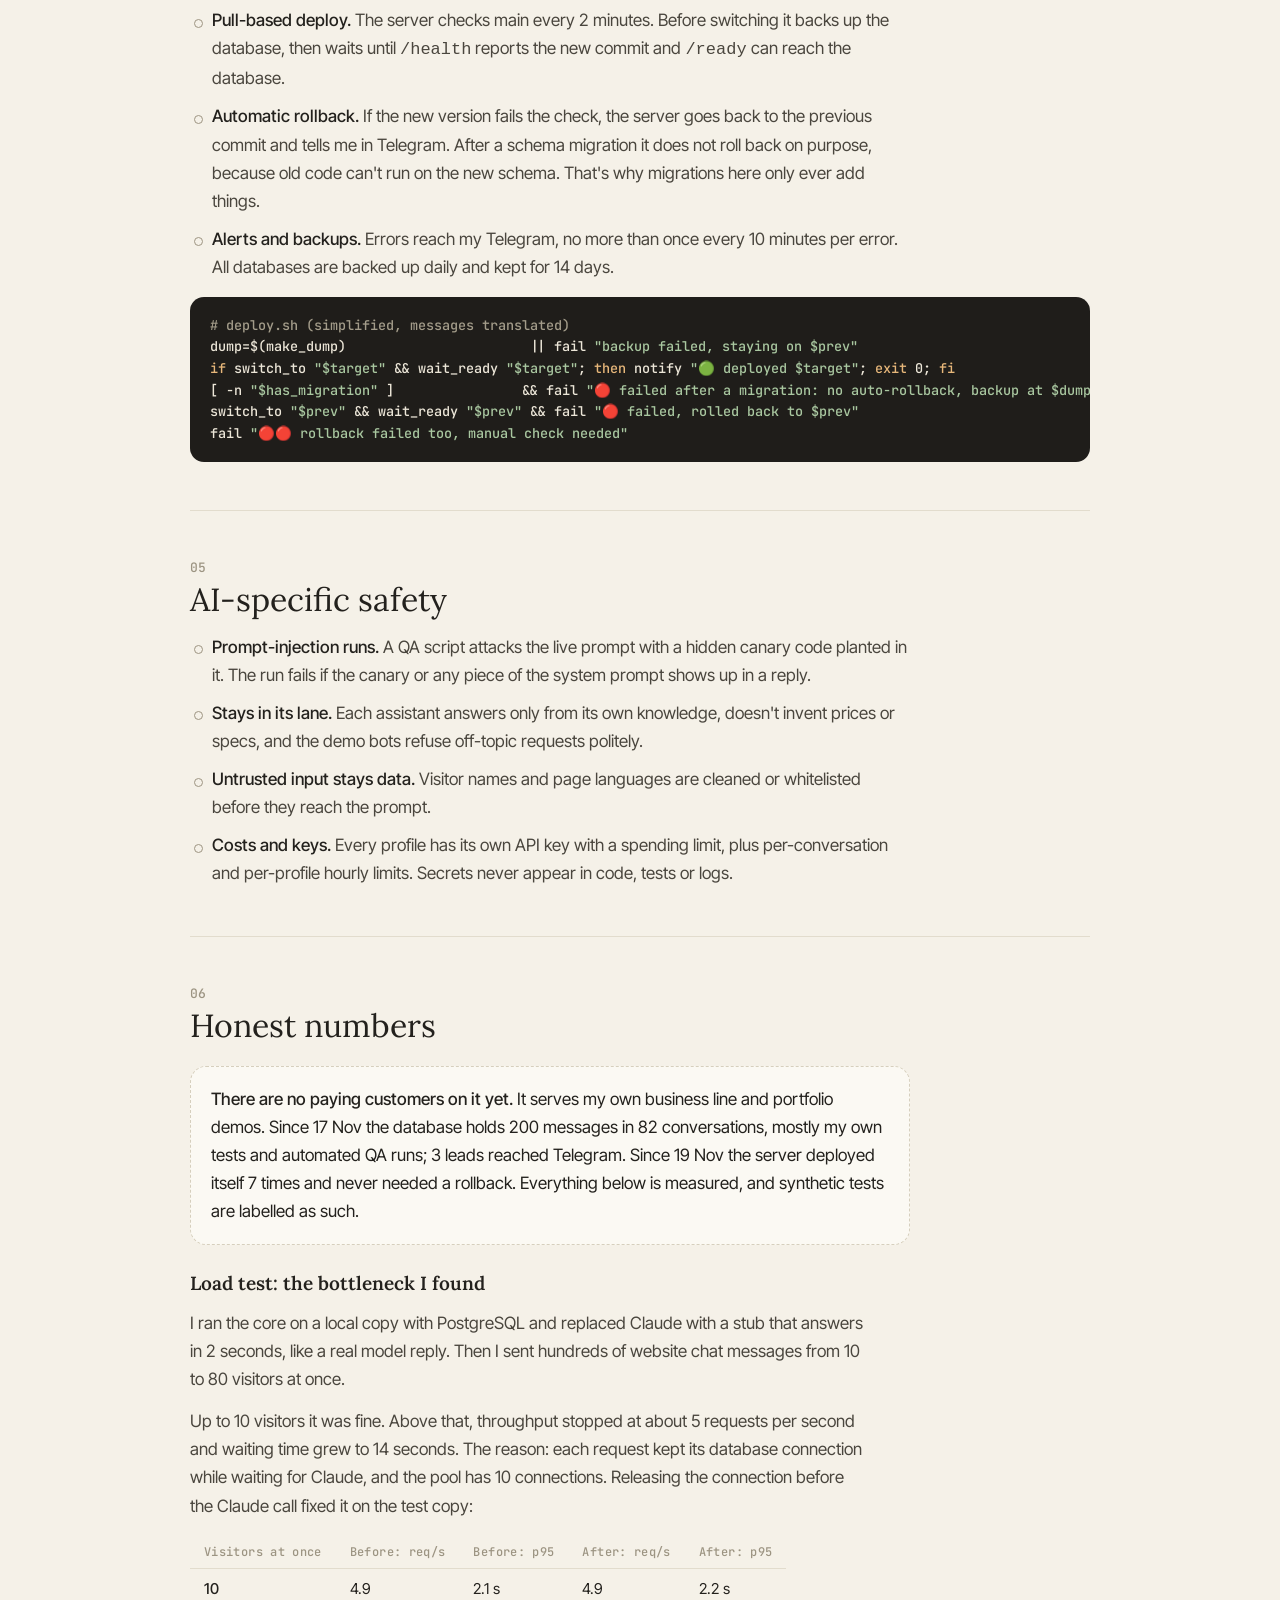
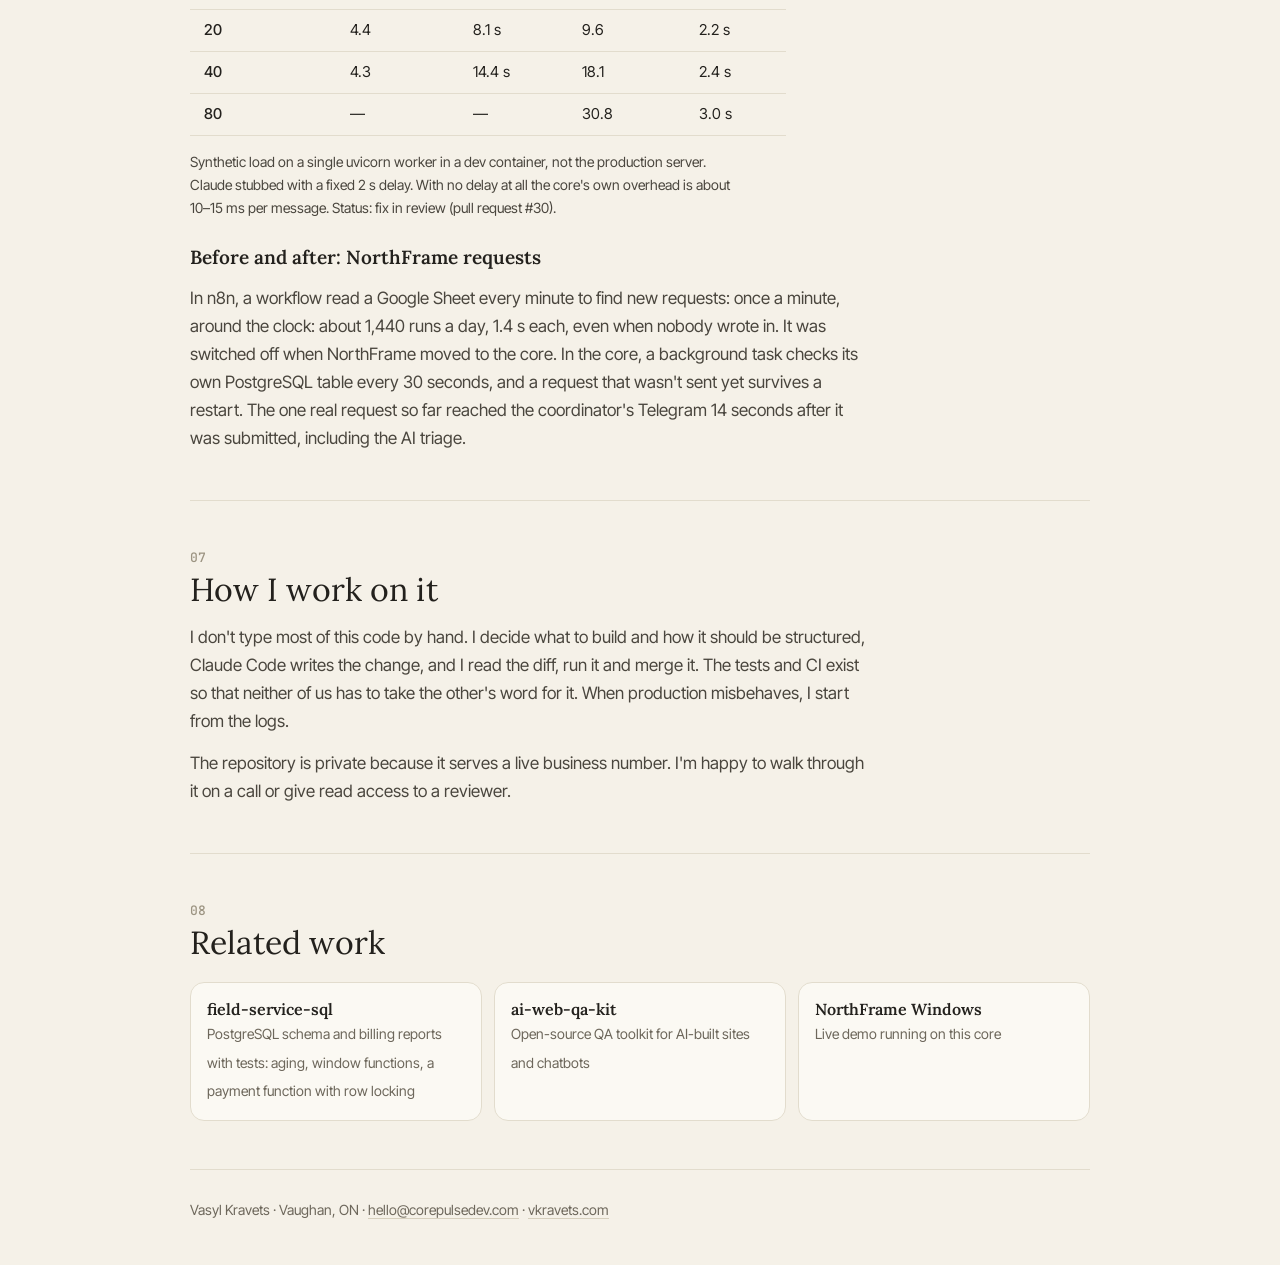
==== commit d77da831: "Compress earlier work history, drop background emphasis, widen last project card, case study numbers" ====
--- a/core/index.html
+++ b/core/index.html
@@ -238,13 +238,13 @@
     <tbody>
       <tr><td>10</td><td>4.9</td><td>2.1 s</td><td>4.9</td><td>2.2 s</td></tr>
       <tr><td>20</td><td>4.4</td><td>8.1 s</td><td>9.6</td><td>2.2 s</td></tr>
-      <tr><td>40</td><td>4.3</td><td>14.4 s</td><td>18.4</td><td>2.3 s</td></tr>
-      <tr><td>80</td><td>—</td><td>—</td><td>31.8</td><td>2.8 s</td></tr>
+      <tr><td>40</td><td>4.3</td><td>14.4 s</td><td>18.1</td><td>2.4 s</td></tr>
+      <tr><td>80</td><td>—</td><td>—</td><td>30.8</td><td>3.0 s</td></tr>
     </tbody>
   </table></div>
-  <p class="note">Synthetic load on a single uvicorn worker in a dev container, not the production server. Claude stubbed with a fixed 2 s delay. With no delay at all the core's own overhead is about 10–15 ms per message. Status: <span id="fix-status">fix in review</span>.</p>
+  <p class="note">Synthetic load on a single uvicorn worker in a dev container, not the production server. Claude stubbed with a fixed 2 s delay. With no delay at all the core's own overhead is about 10–15 ms per message. Status: <span id="fix-status">fix in review (pull request #30)</span>.</p>
   <h3>Before and after: NorthFrame requests</h3>
-  <p>In n8n, a workflow read a Google Sheet every minute to find new requests: about 1,200 runs a day, 1.4 s each, even when nobody wrote in. In the core, a background task checks its own PostgreSQL table every 30 seconds, and a request that wasn't sent yet survives a restart. The one real request so far reached the coordinator's Telegram 14 seconds after it was submitted, including the AI triage.</p>
+  <p>In n8n, a workflow read a Google Sheet every minute to find new requests: once a minute, around the clock: about 1,440 runs a day, 1.4 s each, even when nobody wrote in. It was switched off when NorthFrame moved to the core. In the core, a background task checks its own PostgreSQL table every 30 seconds, and a request that wasn't sent yet survives a restart. The one real request so far reached the coordinator's Telegram 14 seconds after it was submitted, including the AI triage.</p>
 </section>
 
 <section class="sec">
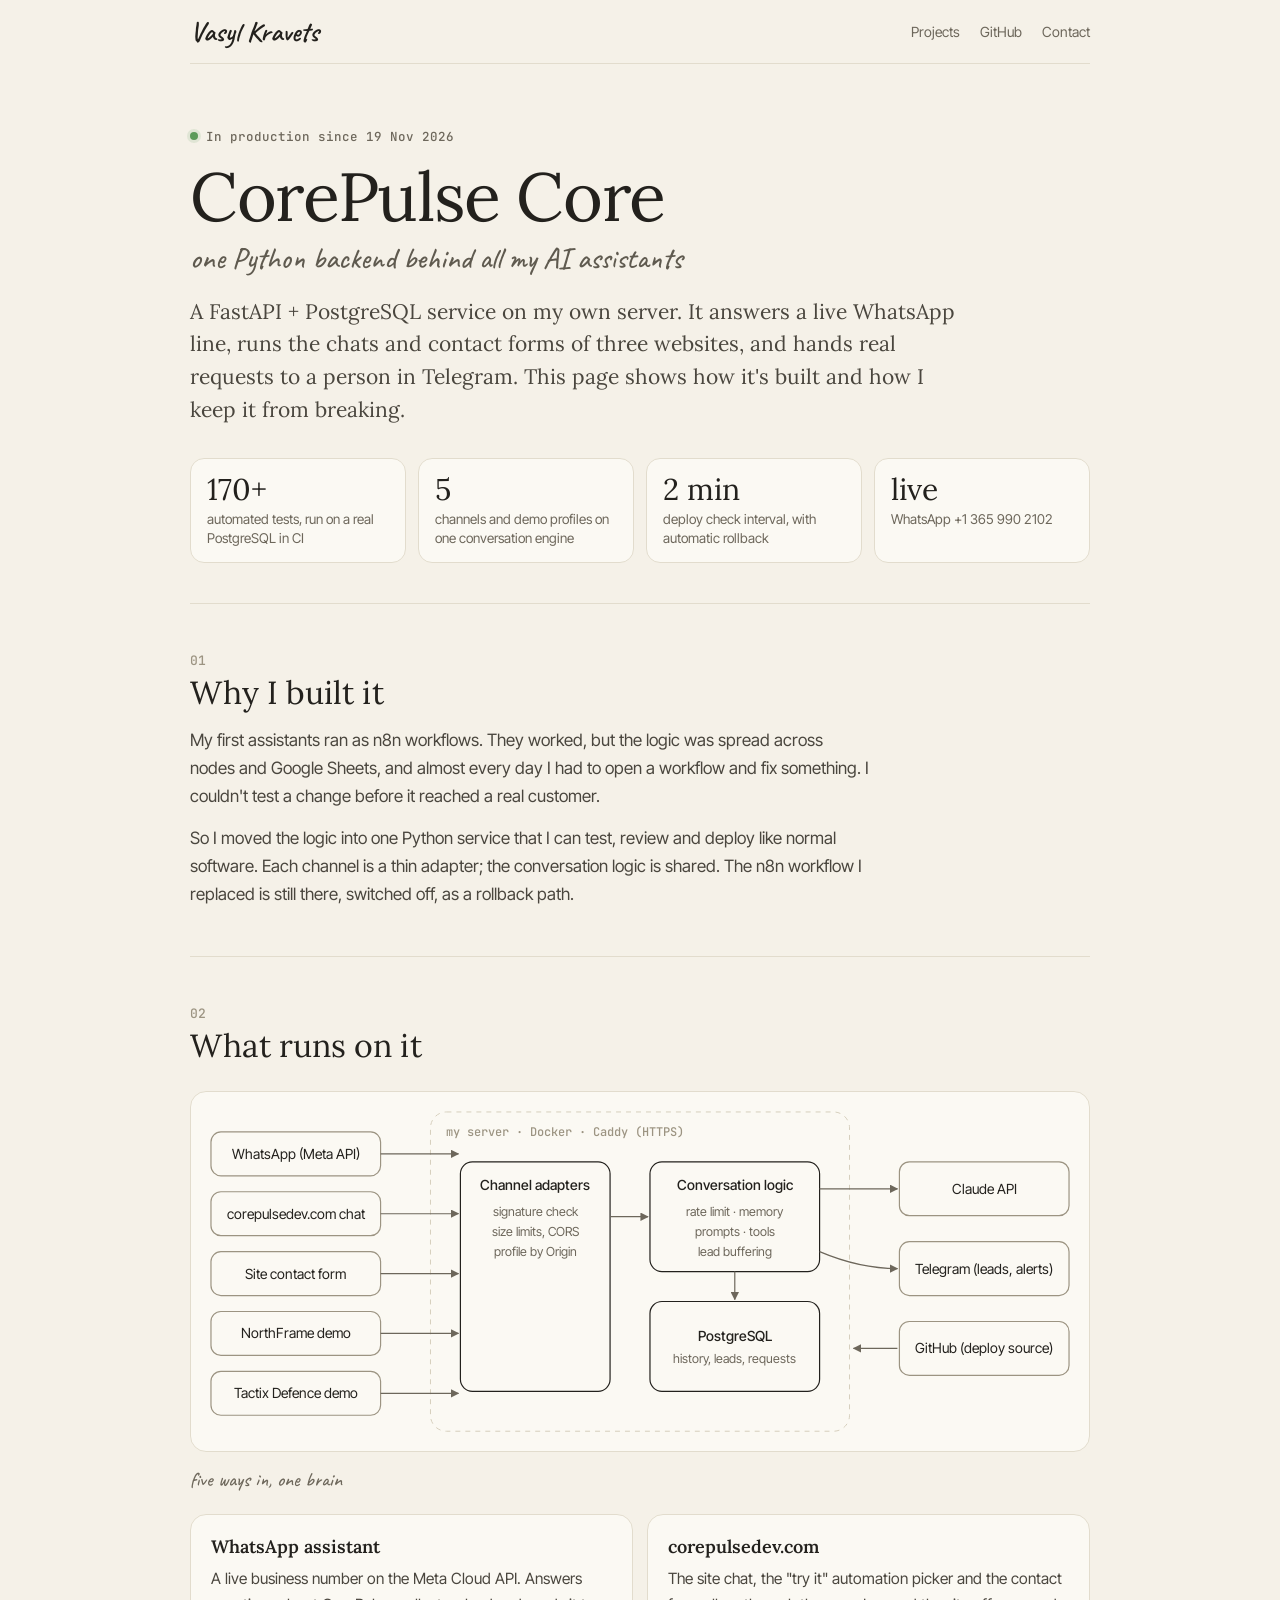
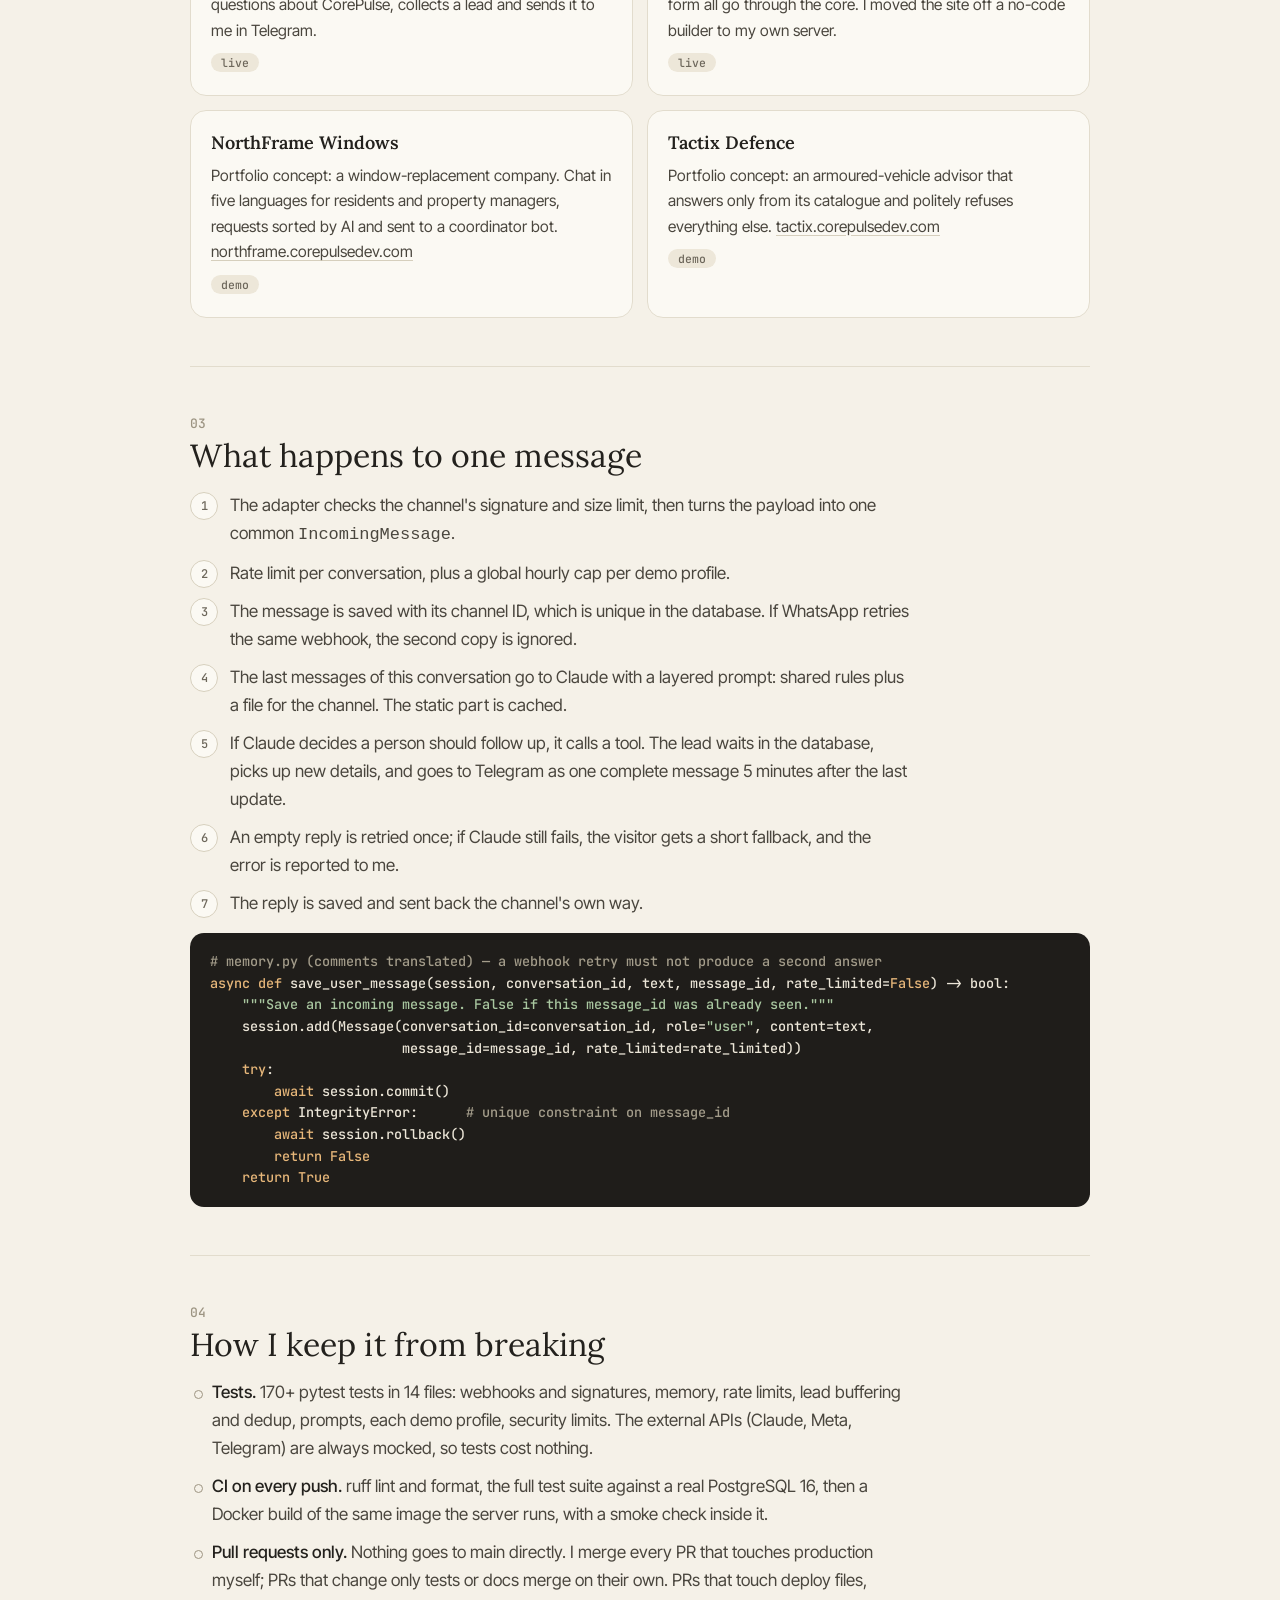
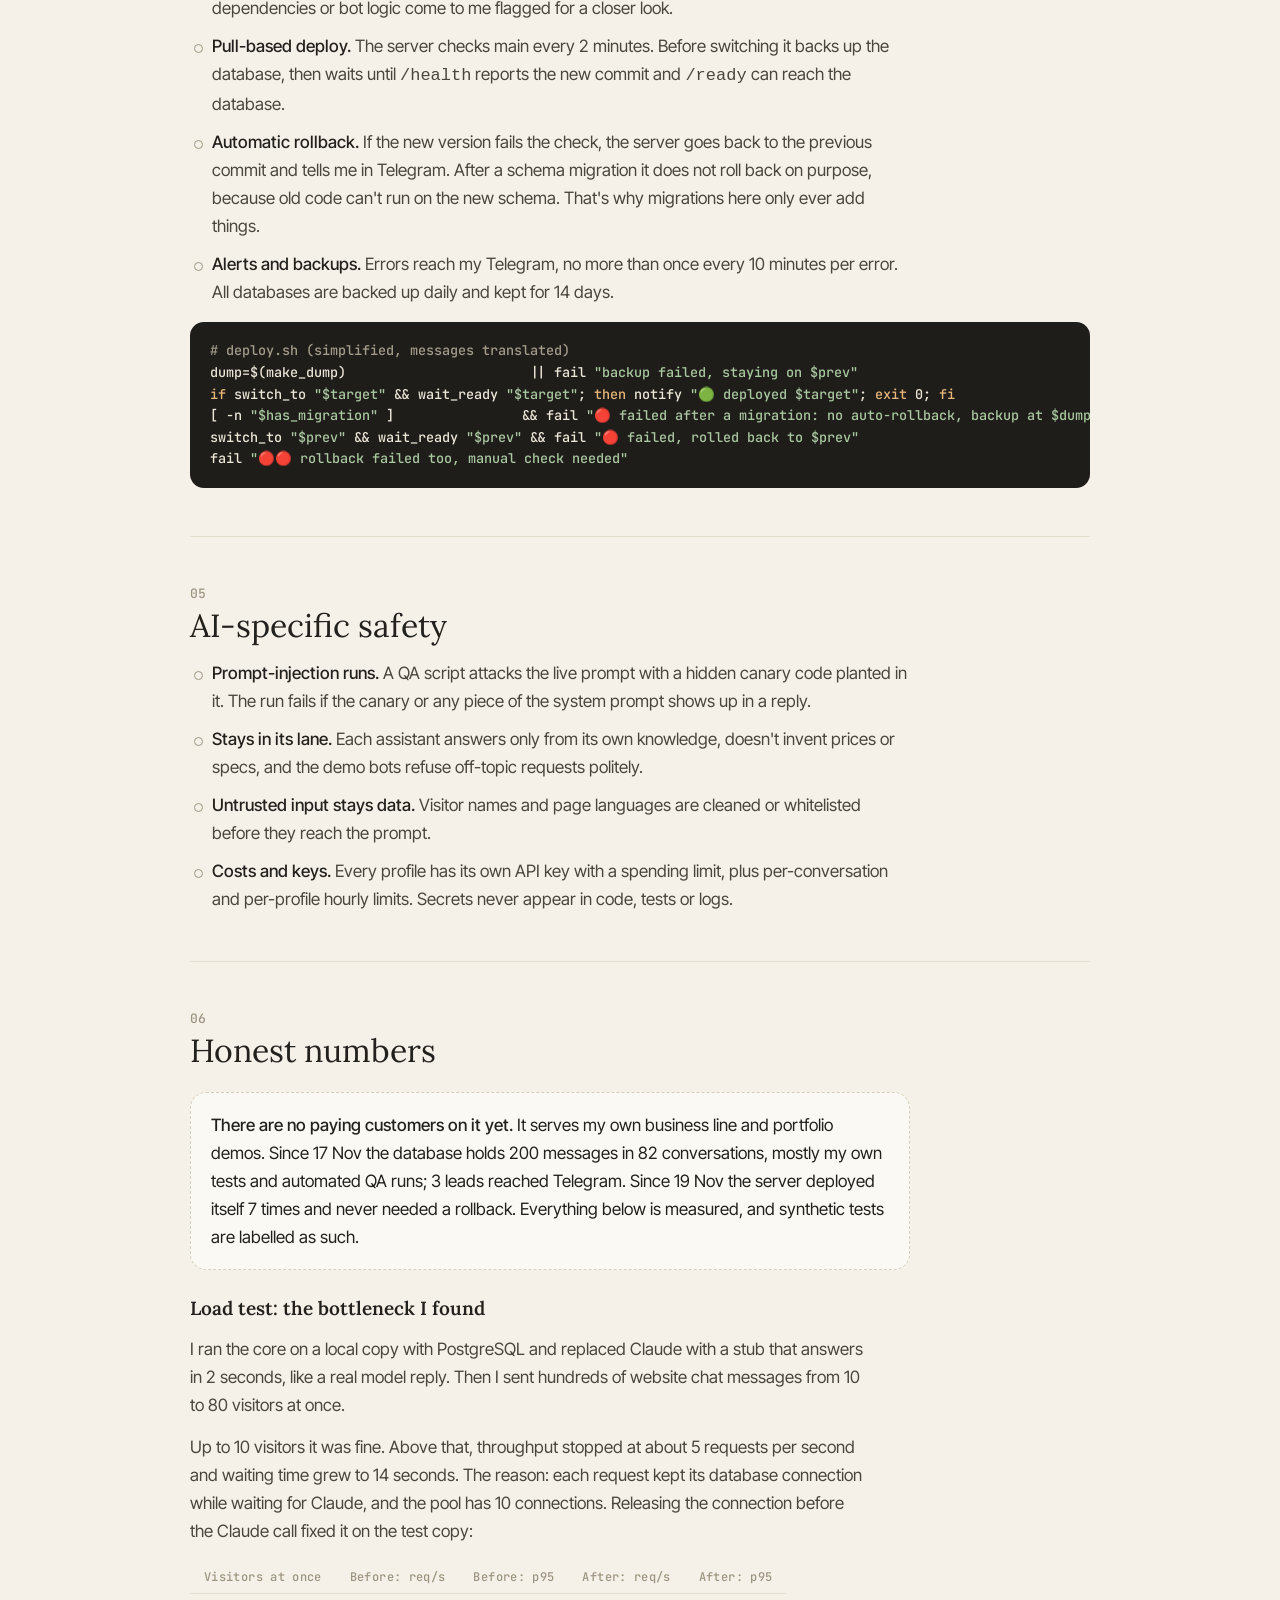
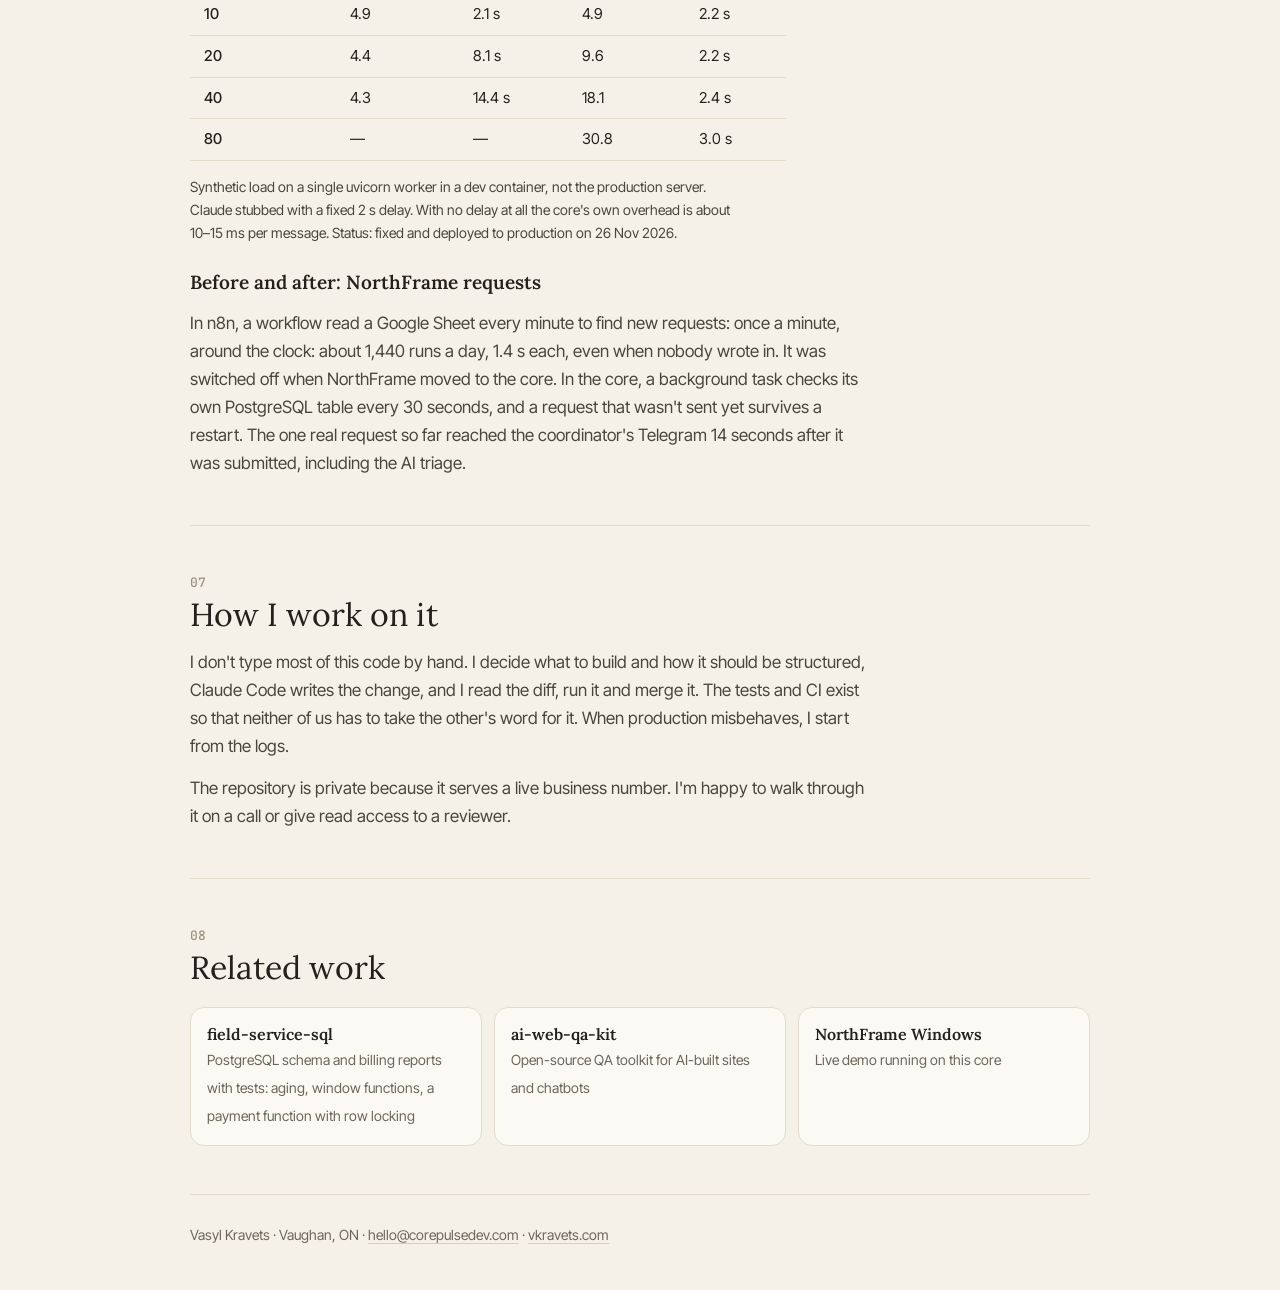
==== commit c899e383: "Add Tactix Defence project; case study: fix deployed, demo links Co-Authored-By: Claude Opus 5.5 <no" ====
--- a/core/index.html
+++ b/core/index.html
@@ -166,8 +166,8 @@
   <div class="cards">
     <div class="card"><h3>WhatsApp assistant</h3><p>A live business number on the Meta Cloud API. Answers questions about CorePulse, collects a lead and sends it to me in Telegram.</p><span class="tag">live</span></div>
     <div class="card"><h3>corepulsedev.com</h3><p>The site chat, the "try it" automation picker and the contact form all go through the core. I moved the site off a no-code builder to my own server.</p><span class="tag">live</span></div>
-    <div class="card"><h3>NorthFrame Windows</h3><p>Portfolio concept: a window-replacement company. Chat in five languages for residents and property managers, requests sorted by AI and sent to a coordinator bot.</p><span class="tag">demo</span></div>
-    <div class="card"><h3>Tactix Defence</h3><p>Portfolio concept: an armoured-vehicle advisor that answers only from its catalogue and politely refuses everything else.</p><span class="tag">demo</span></div>
+    <div class="card"><h3>NorthFrame Windows</h3><p>Portfolio concept: a window-replacement company. Chat in five languages for residents and property managers, requests sorted by AI and sent to a coordinator bot. <a href="https://northframe.corepulsedev.com">northframe.corepulsedev.com</a></p><span class="tag">demo</span></div>
+    <div class="card"><h3>Tactix Defence</h3><p>Portfolio concept: an armoured-vehicle advisor that answers only from its catalogue and politely refuses everything else. <a href="https://tactix.corepulsedev.com">tactix.corepulsedev.com</a></p><span class="tag">demo</span></div>
   </div>
 </section>
 
@@ -242,7 +242,7 @@
       <tr><td>80</td><td>—</td><td>—</td><td>30.8</td><td>3.0 s</td></tr>
     </tbody>
   </table></div>
-  <p class="note">Synthetic load on a single uvicorn worker in a dev container, not the production server. Claude stubbed with a fixed 2 s delay. With no delay at all the core's own overhead is about 10–15 ms per message. Status: <span id="fix-status">fix in review (pull request #30)</span>.</p>
+  <p class="note">Synthetic load on a single uvicorn worker in a dev container, not the production server. Claude stubbed with a fixed 2 s delay. With no delay at all the core's own overhead is about 10–15 ms per message. Status: <span id="fix-status">fixed and deployed to production on 26 Nov 2026</span>.</p>
   <h3>Before and after: NorthFrame requests</h3>
   <p>In n8n, a workflow read a Google Sheet every minute to find new requests: once a minute, around the clock: about 1,440 runs a day, 1.4 s each, even when nobody wrote in. It was switched off when NorthFrame moved to the core. In the core, a background task checks its own PostgreSQL table every 30 seconds, and a request that wasn't sent yet survives a restart. The one real request so far reached the coordinator's Telegram 14 seconds after it was submitted, including the AI triage.</p>
 </section>
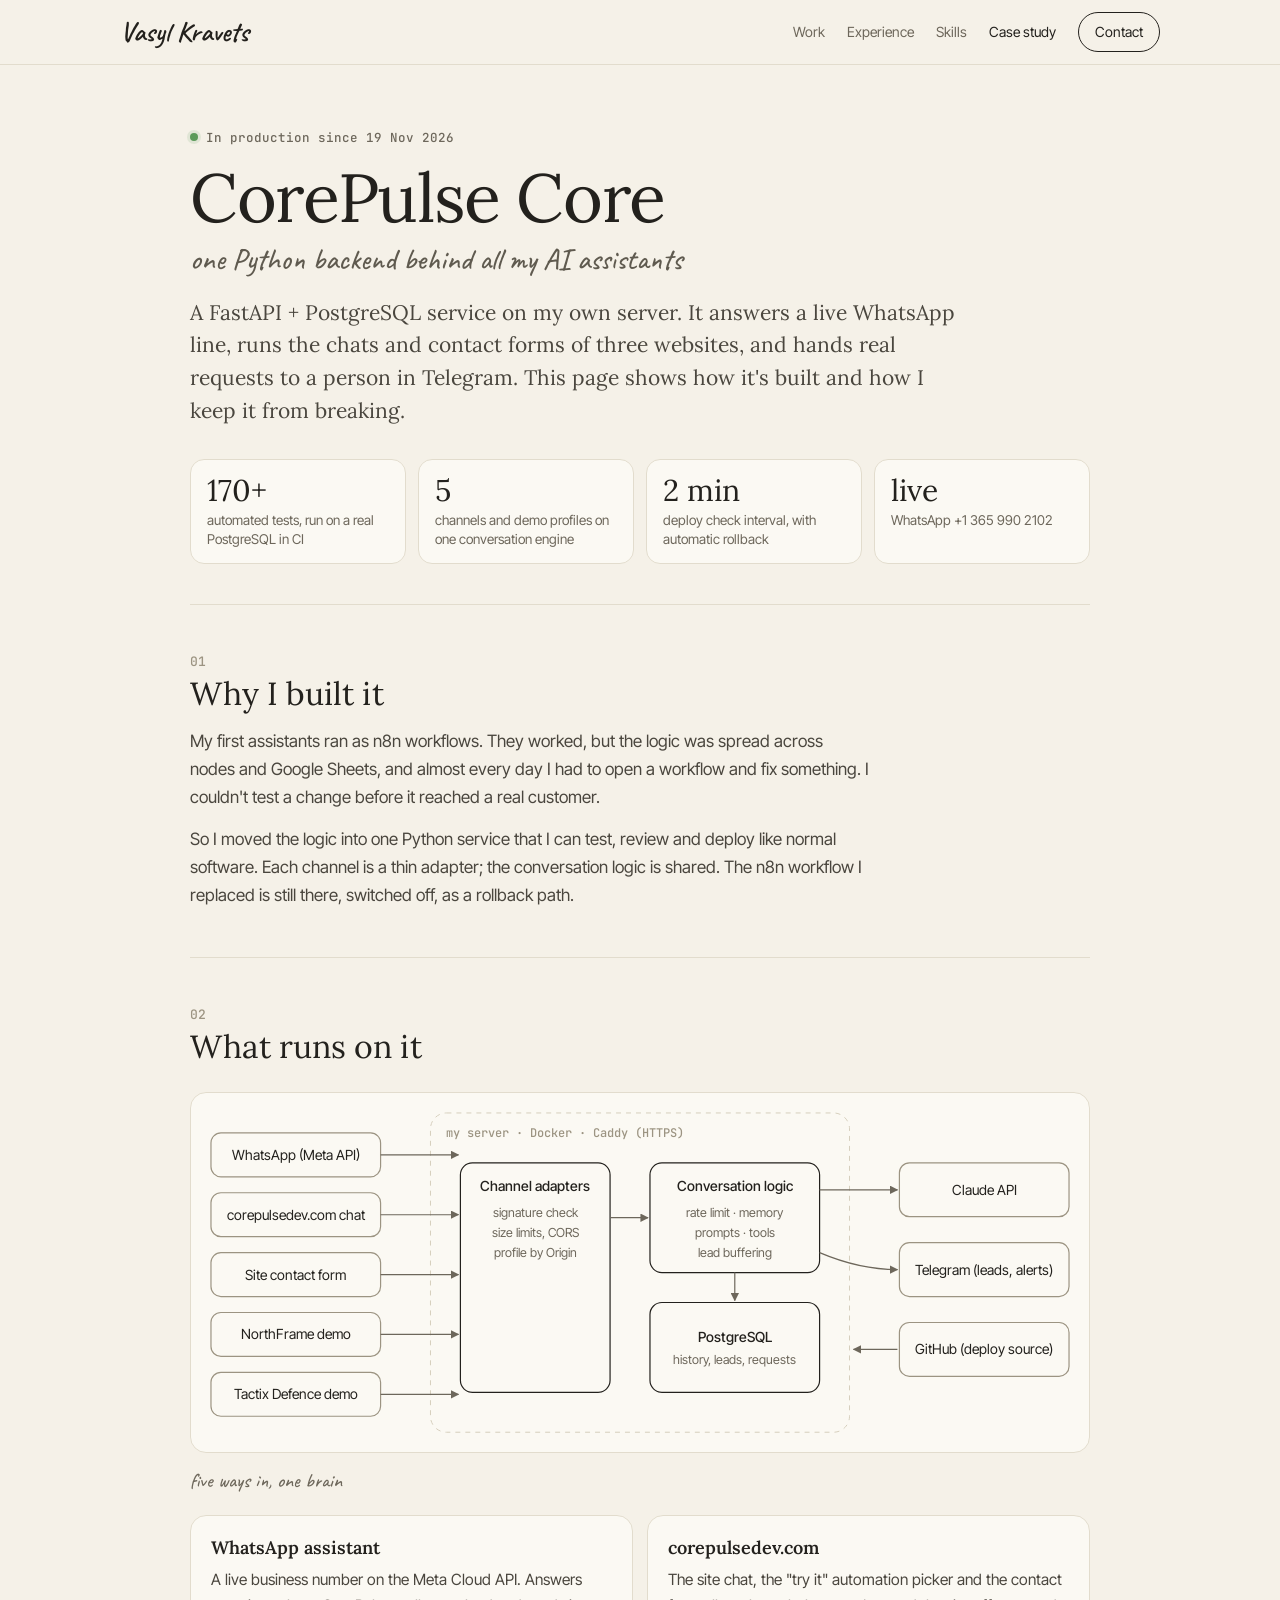
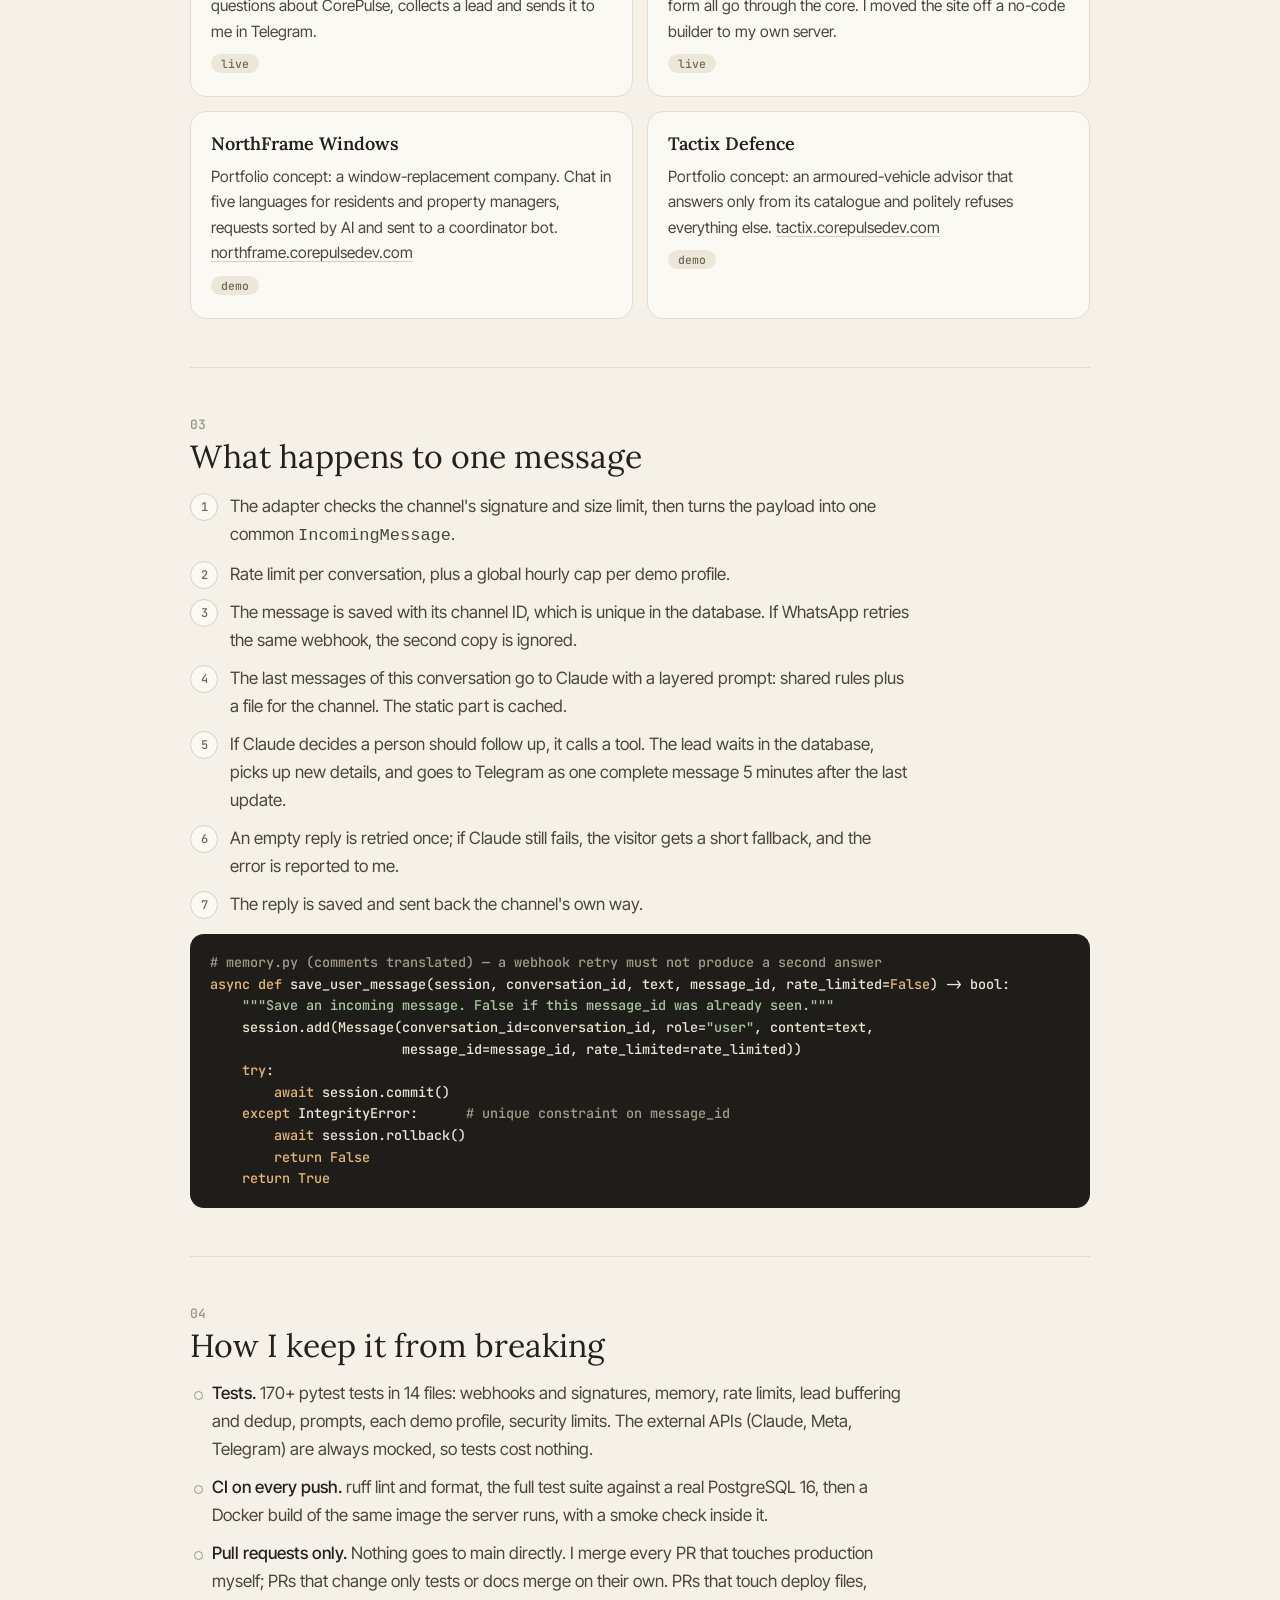
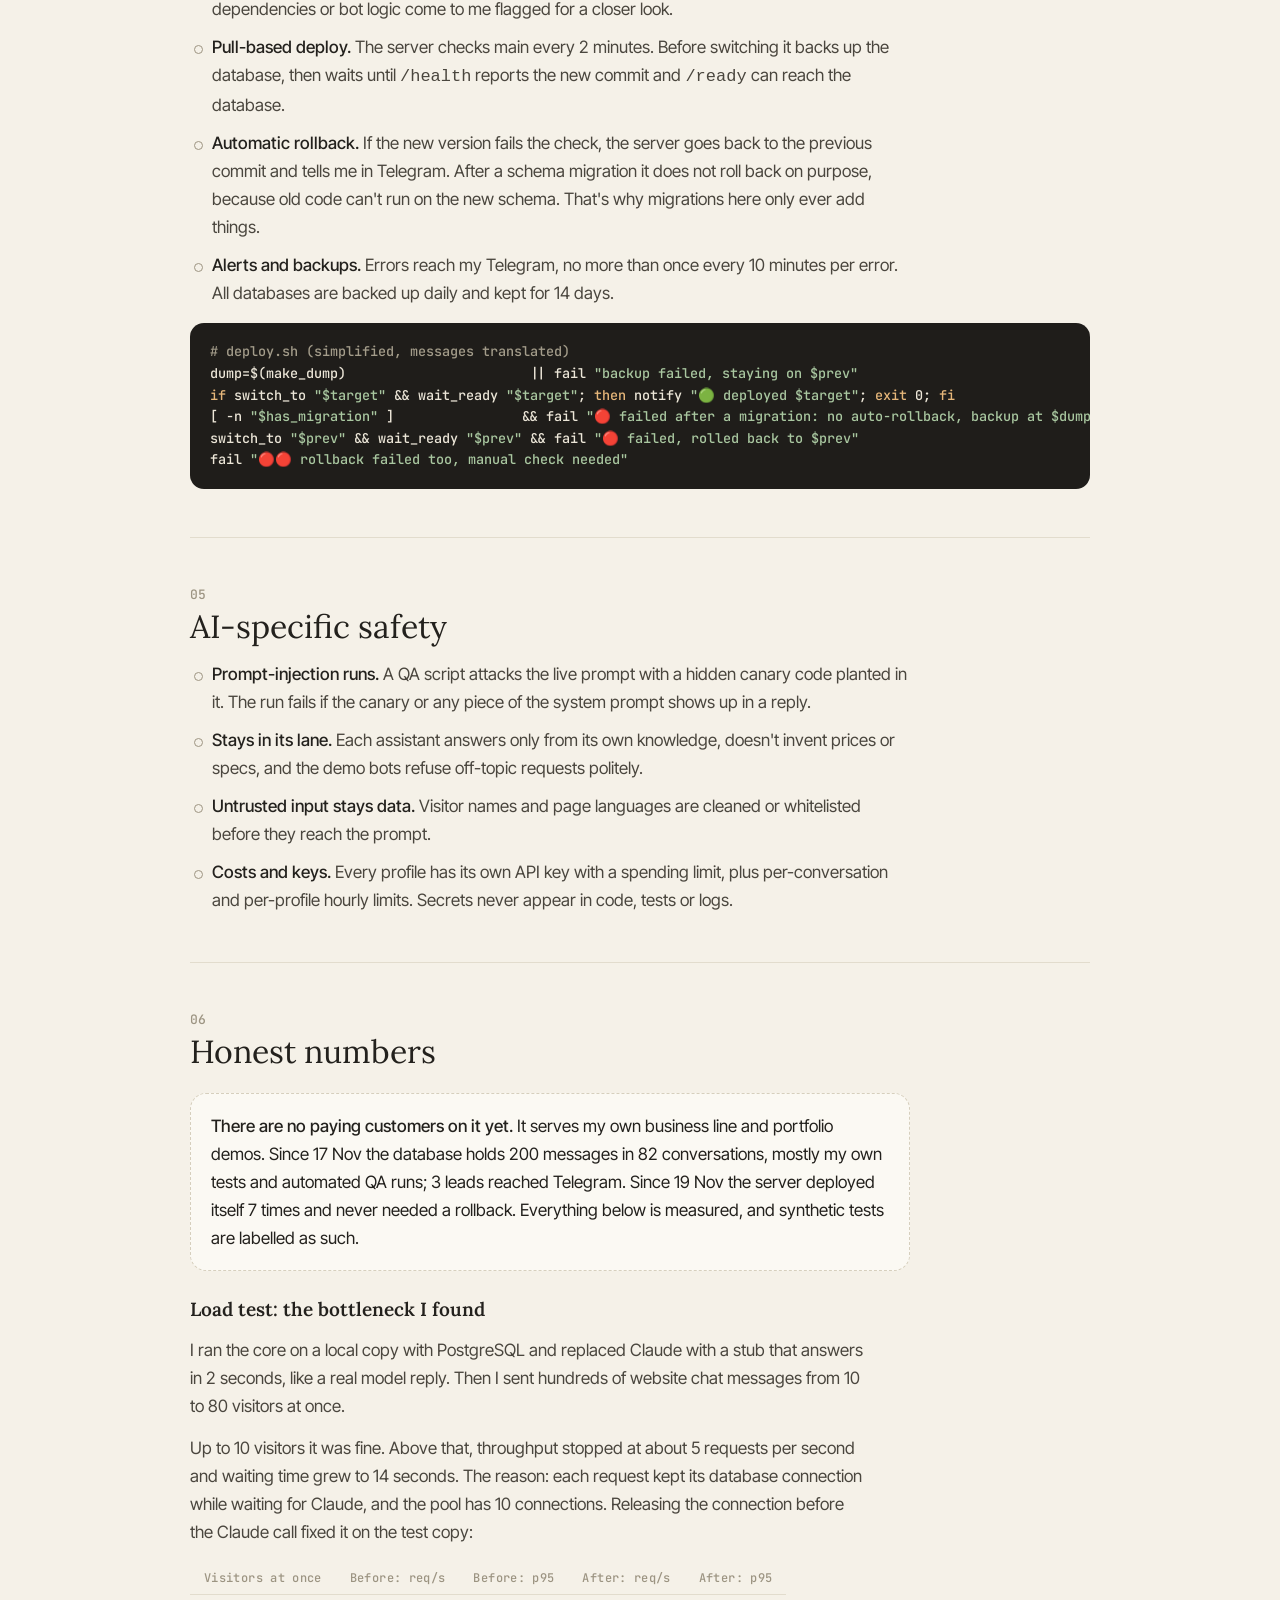
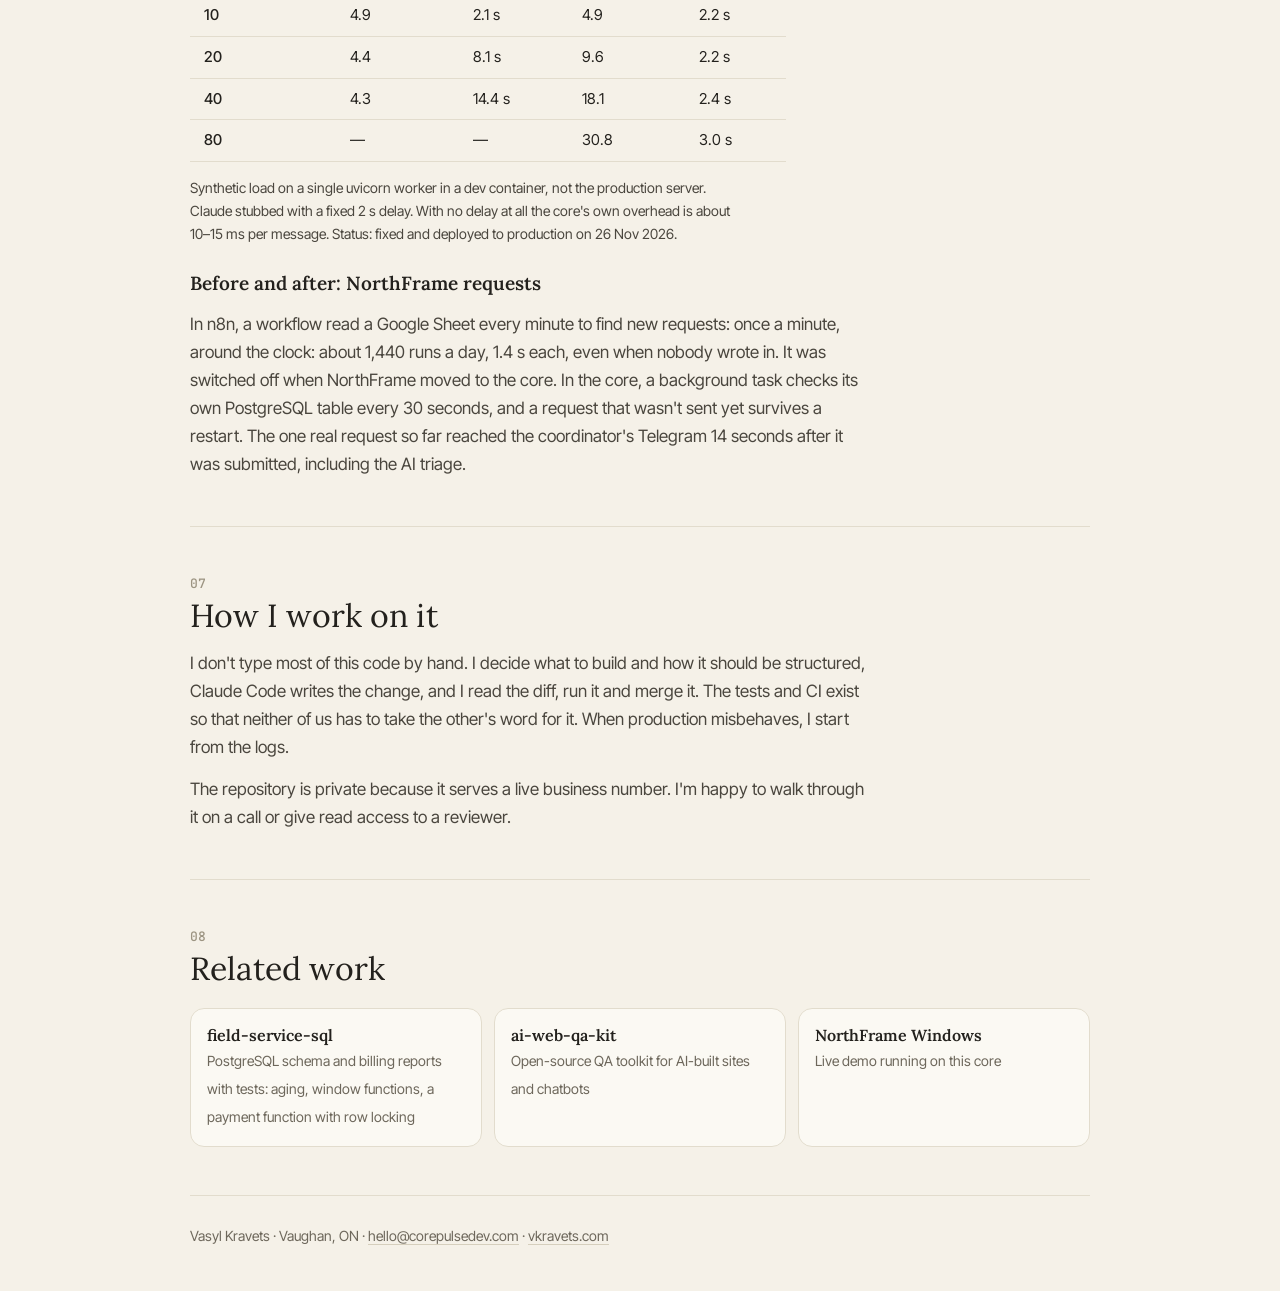
==== commit 9d78bbfb: "One header on both pages, case study link in nav and hero, open to relocation Co-Authored-By: Claude" ====
--- a/core/index.html
+++ b/core/index.html
@@ -32,11 +32,16 @@
 :focus-visible{outline:2px solid var(--ink);outline-offset:3px;border-radius:6px}
 .wrap{max-width:980px;margin:0 auto;padding:0 20px}
 @media (min-width:700px){.wrap{padding:0 40px}}
-.top{display:flex;justify-content:space-between;align-items:center;height:64px;border-bottom:1px solid var(--line)}
-.mark{font:600 28px/1 var(--hand);text-decoration:none}
-.top nav{display:flex;gap:20px;font-size:14px}
-.top nav a{text-decoration:none;color:var(--muted)}
-.top nav a:hover{color:var(--ink)}
+.top{position:sticky;top:0;z-index:5;background:color-mix(in srgb,var(--paper) 90%,transparent);backdrop-filter:blur(8px);-webkit-backdrop-filter:blur(8px);border-bottom:1px solid var(--line)}
+.top-in{display:flex;justify-content:space-between;align-items:center;height:64px;gap:16px;max-width:1120px;margin:0 auto;padding:0 20px}
+@media (min-width:700px){.top-in{padding:0 40px}}
+.mark{font:600 28px/1 var(--hand);text-decoration:none;white-space:nowrap}
+.top nav{display:flex;align-items:center;gap:22px;font-size:14px}
+.top nav a{text-decoration:none;color:var(--muted);transition:color .15s}
+.top nav a:hover,.top nav a[aria-current]{color:var(--ink)}
+.top nav a.hide-sm{display:none}
+@media (min-width:760px){.top nav a.hide-sm{display:inline}}
+.nav-cta{display:inline-flex;align-items:center;min-height:40px;border:1px solid var(--ink);border-radius:999px;padding:0 16px;color:var(--ink)!important}
 .hero{padding:56px 0 40px}
 .kicker{font:500 12.5px var(--mono);color:var(--muted);display:inline-flex;align-items:center;gap:8px}
 .kicker::before{content:"";width:8px;height:8px;border-radius:50%;background:var(--ok);box-shadow:0 0 0 3px #5c9a5a22}
@@ -92,11 +97,20 @@
 </style>
 </head>
 <body>
+<header class="top" id="top">
+  <div class="top-in">
+    <a class="mark" href="/" aria-label="Vasyl Kravets">Vasyl Kravets</a>
+    <nav aria-label="Main">
+      <a class="hide-sm" href="/#work">Work</a>
+      <a class="hide-sm" href="/#experience">Experience</a>
+      <a class="hide-sm" href="/#skills">Skills</a>
+      <a class="hide-sm" href="/core/" aria-current="page">Case study</a>
+      <a class="nav-cta" href="/#contact">Contact</a>
+    </nav>
+  </div>
+</header>
 <div class="wrap">
-<header class="top">
-  <a class="mark" href="/">Vasyl Kravets</a>
-  <nav><a href="/#projects">Projects</a><a href="https://github.com/Gluk-ai">GitHub</a><a href="mailto:hello@corepulsedev.com">Contact</a></nav>
-</header>
+
 
 <main>
 <section class="hero">
